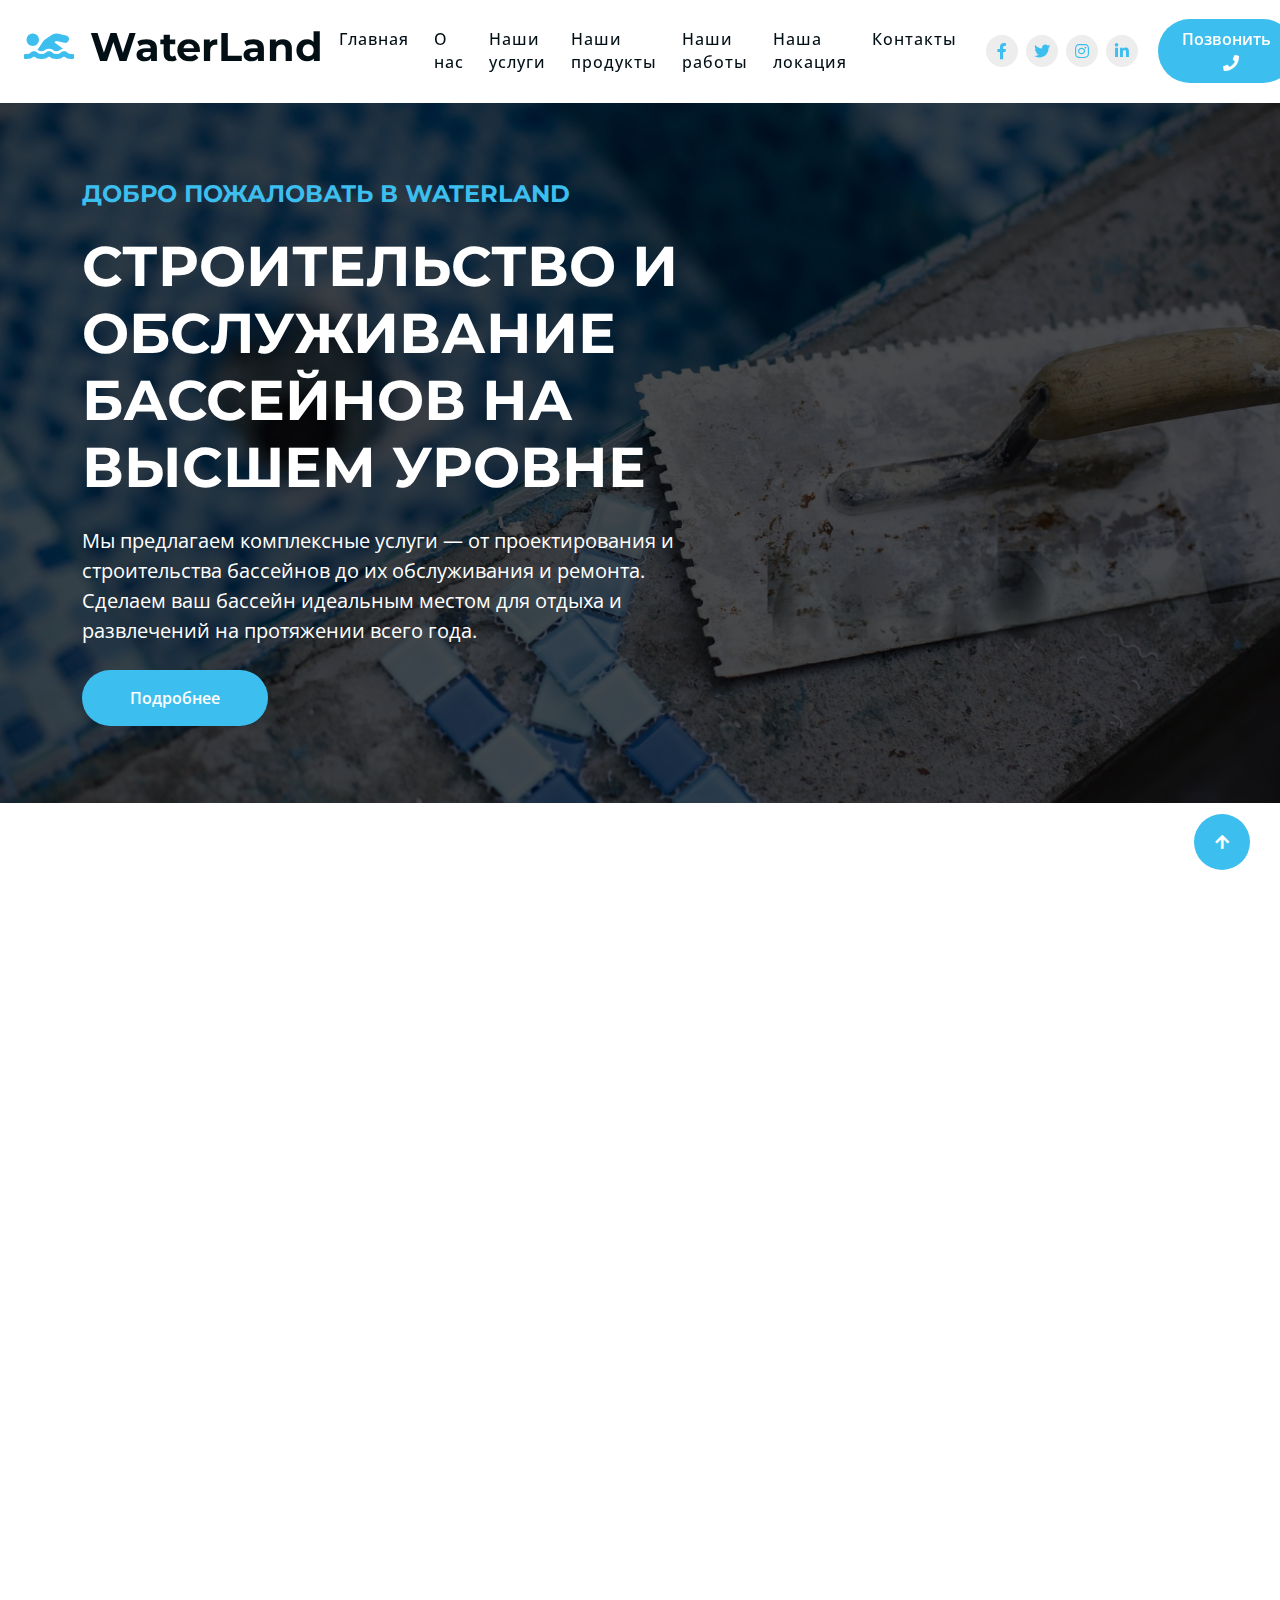
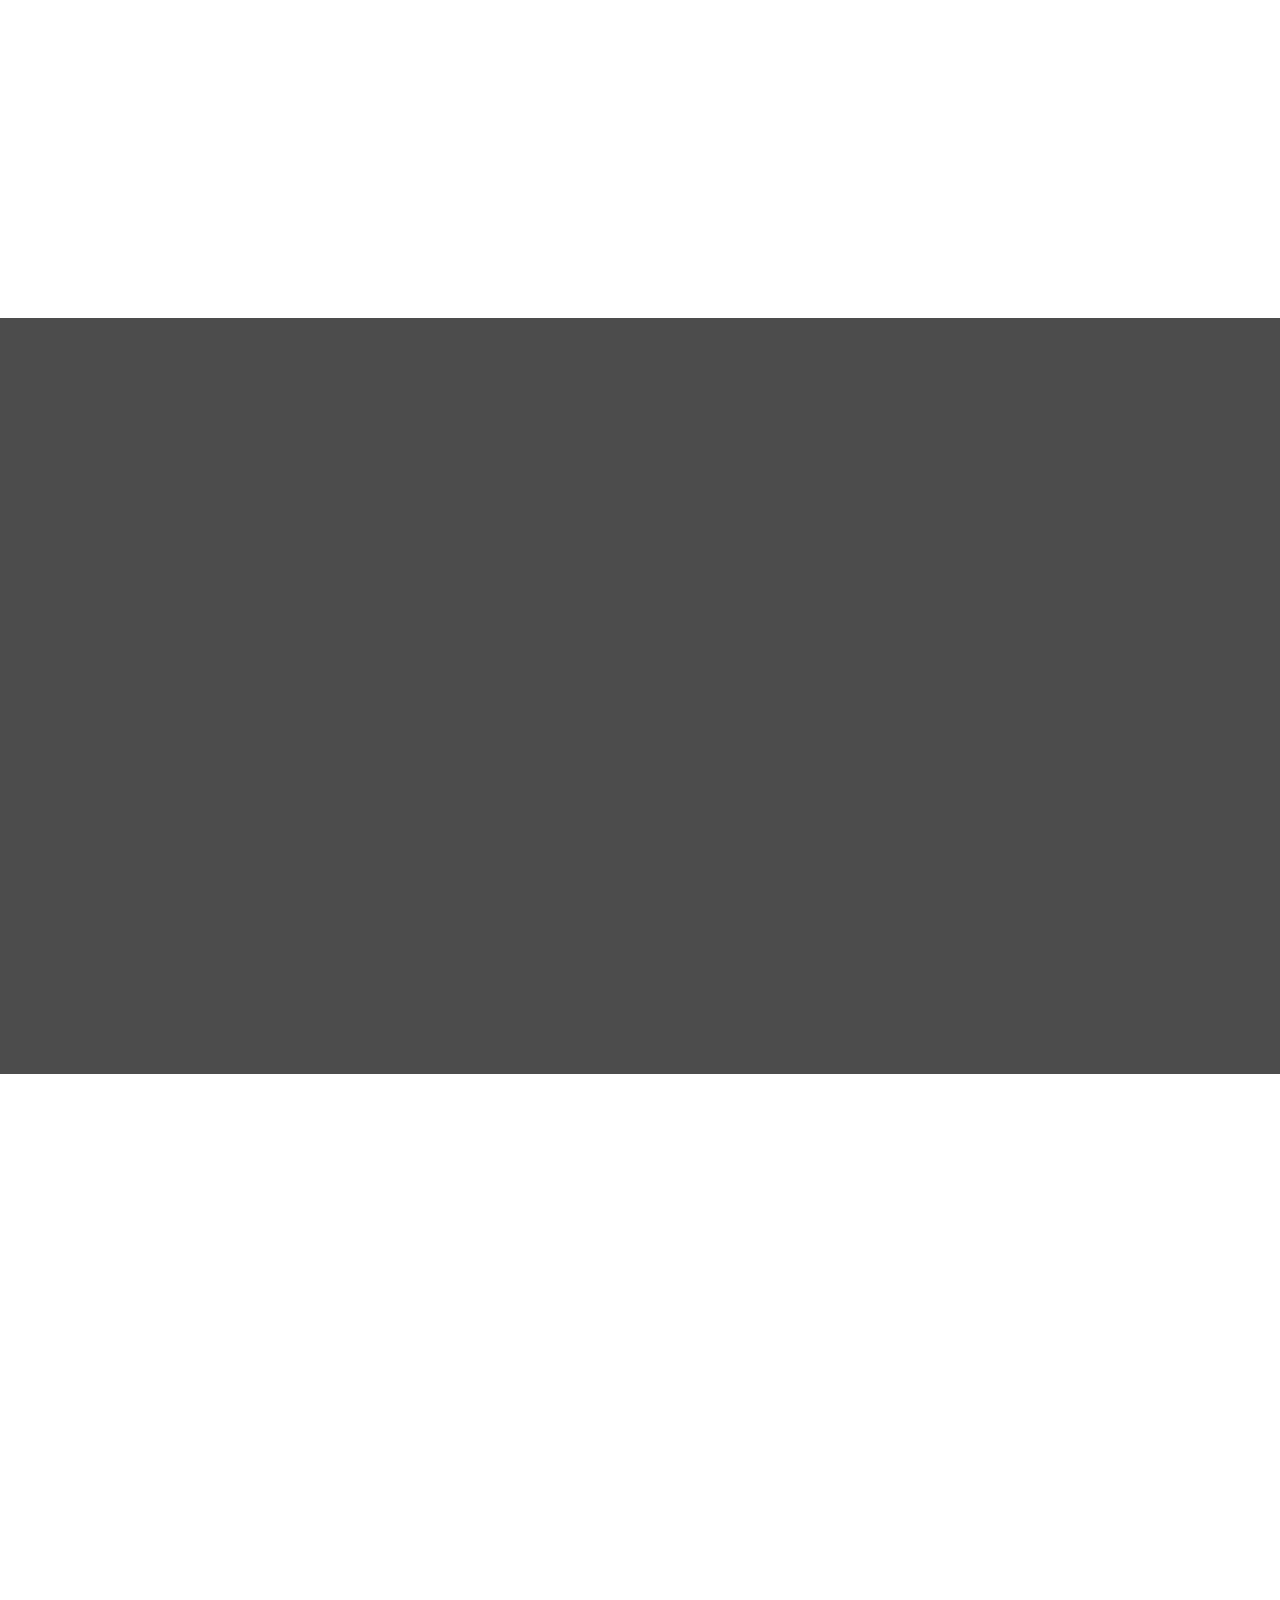
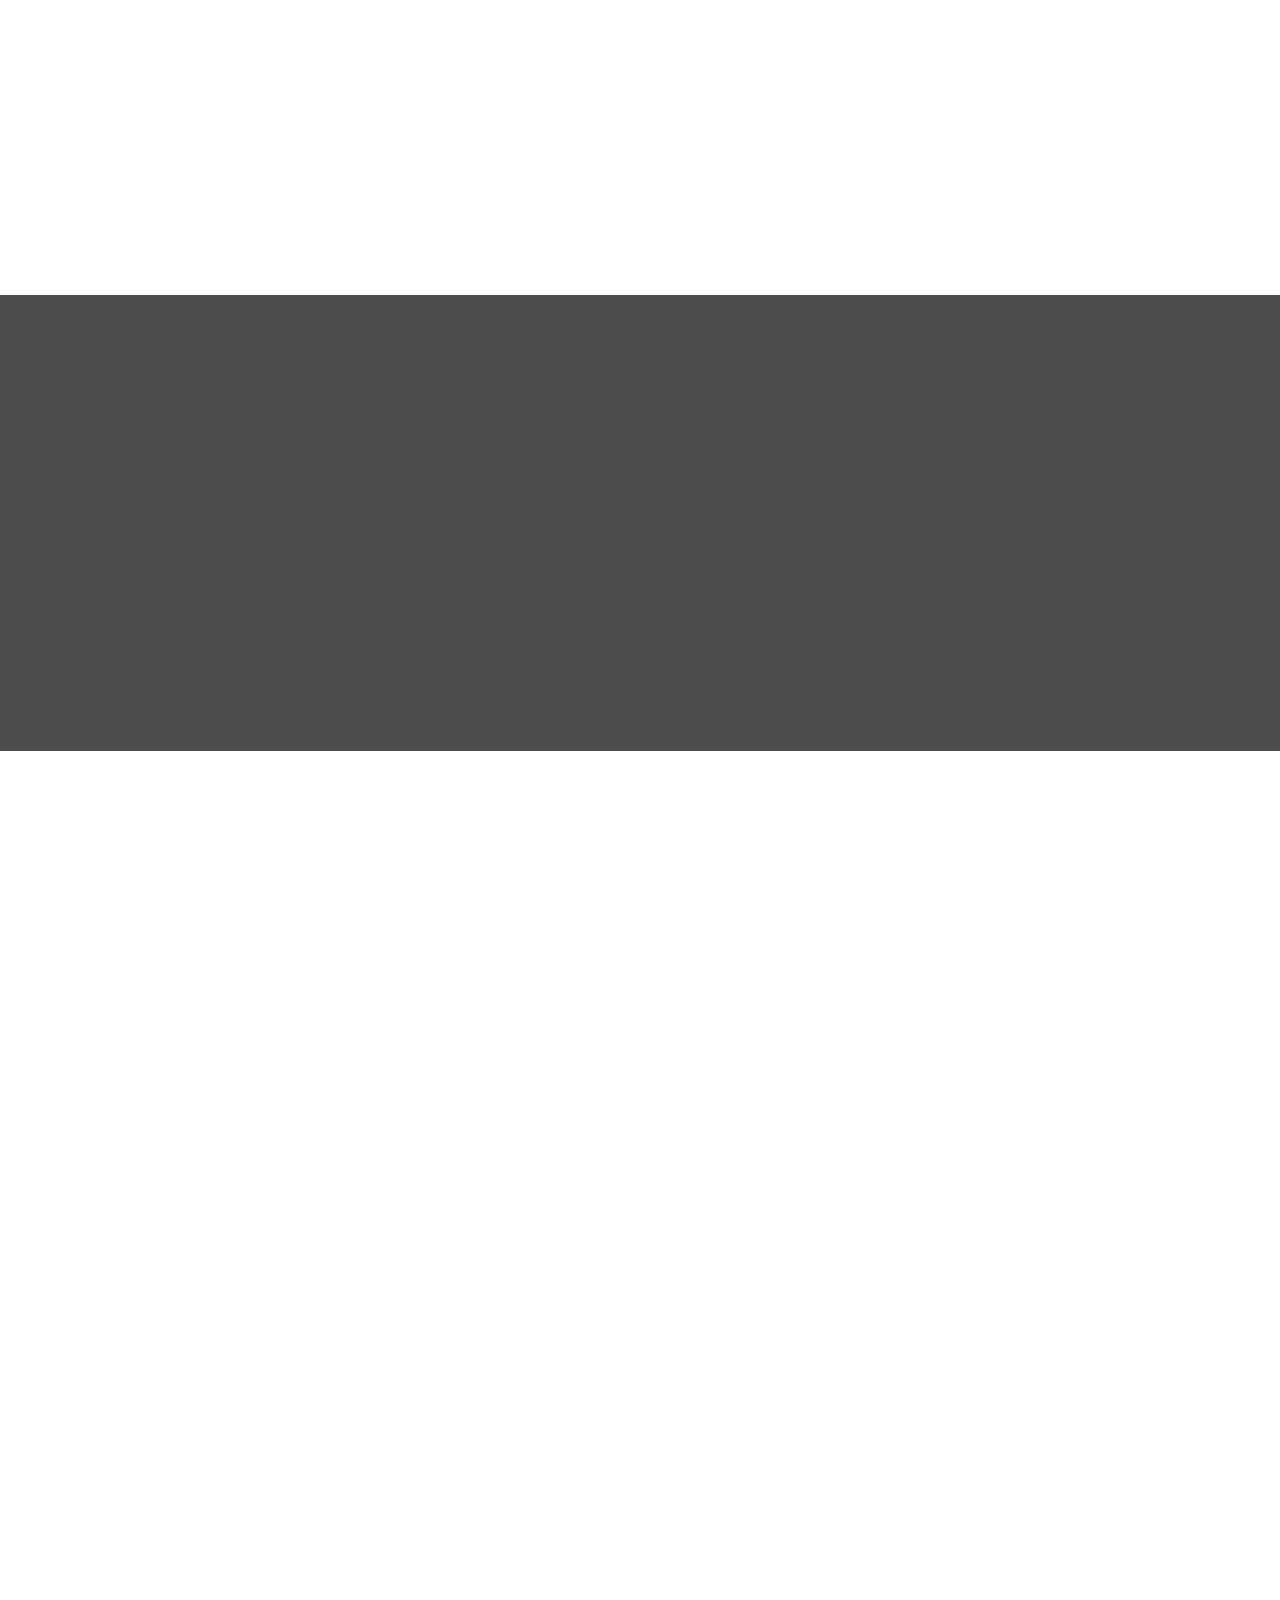
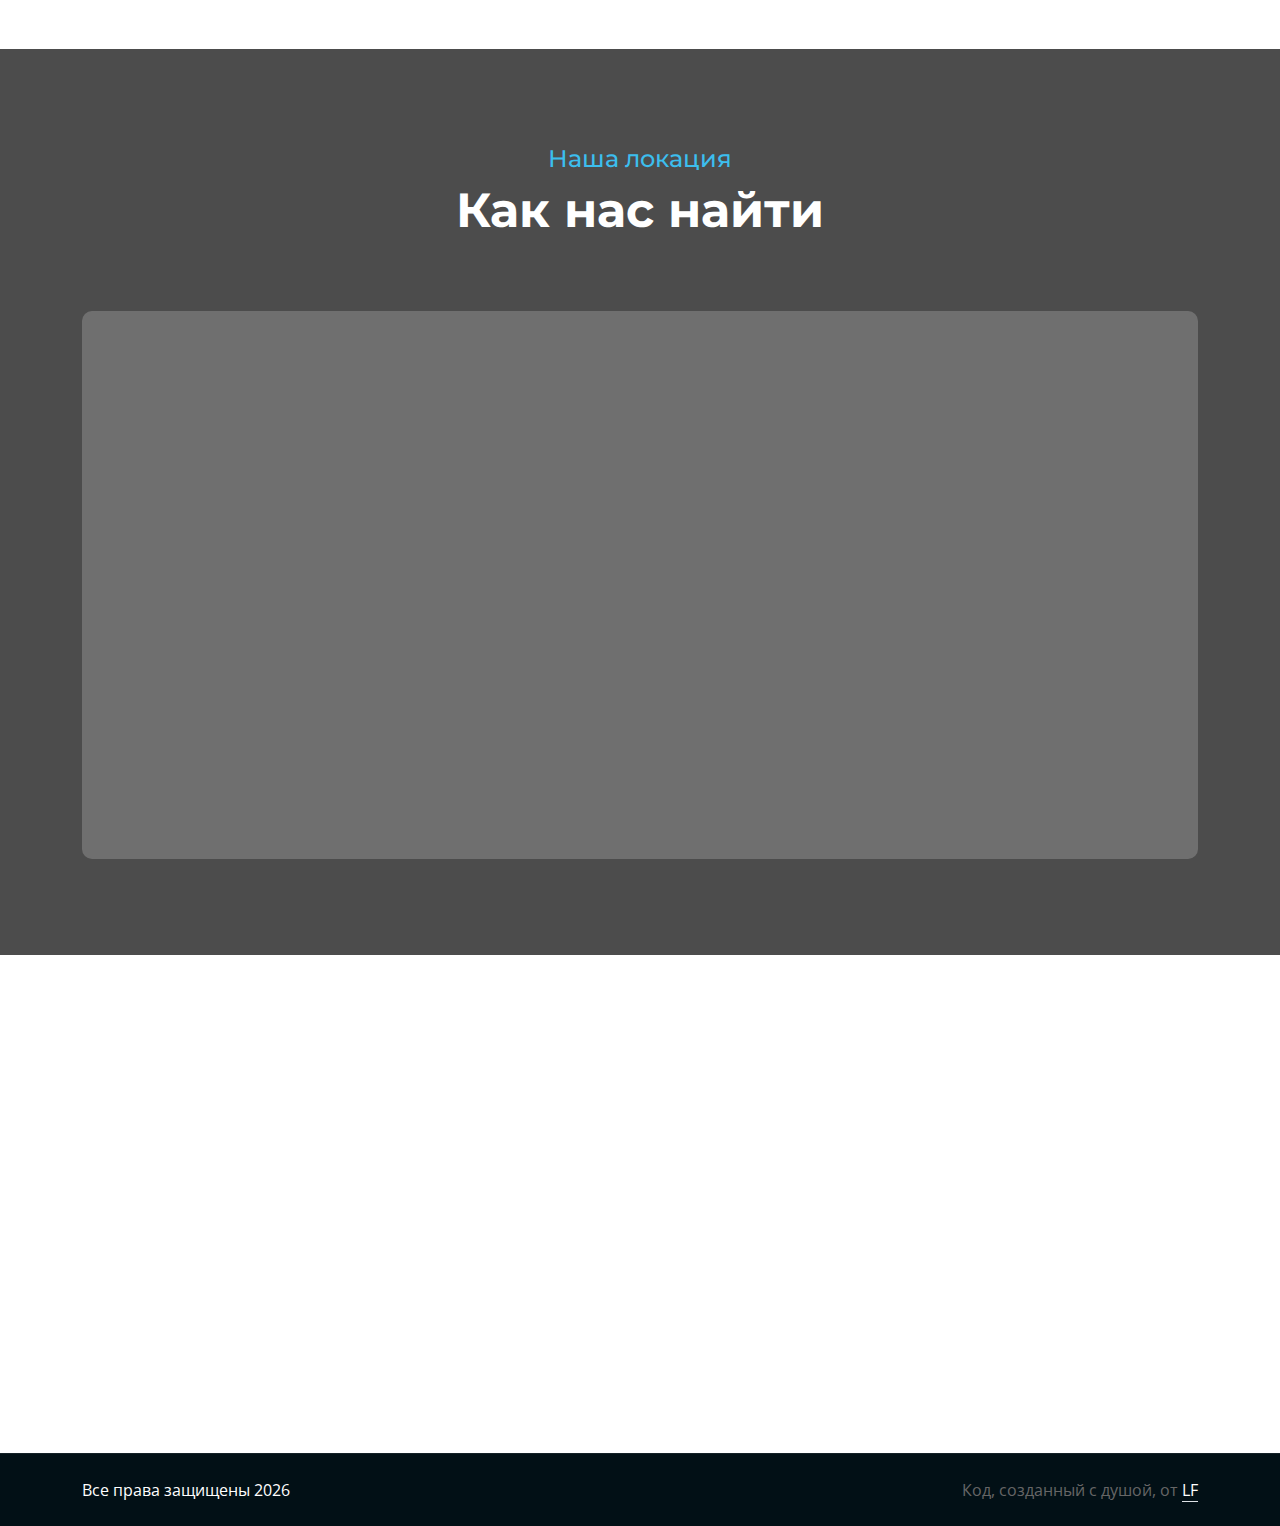
==== index.html @ 1bac813b "first" ====
<!DOCTYPE html>
<html lang="en">

    <head>
        <meta charset="utf-8">
        <title>WaterLand - Water Park Website Template</title>
        <meta content="width=device-width, initial-scale=1.0" name="viewport">
        <meta content="" name="keywords">
        <meta content="" name="description">

        <!-- Google Web Fonts -->
        <link rel="preconnect" href="https://fonts.googleapis.com">
        <link rel="preconnect" href="https://fonts.gstatic.com" crossorigin>
        <link href="https://fonts.googleapis.com/css2?family=Montserrat:ital,wght@0,100..900;1,100..900&family=Open+Sans:ital,wdth,wght@0,75..100,300..800;1,75..100,300..800&display=swap" rel="stylesheet"> 

        <!-- Icon Font Stylesheet -->
        <link rel="stylesheet" href="https://use.fontawesome.com/releases/v5.15.4/css/all.css"/>
        <link href="https://cdn.jsdelivr.net/npm/bootstrap-icons@1.4.1/font/bootstrap-icons.css" rel="stylesheet">

        <!-- Libraries Stylesheet -->
        <link href="lib/animate/animate.min.css" rel="stylesheet">
        <link href="lib/lightbox/css/lightbox.min.css" rel="stylesheet">
        <link href="lib/owlcarousel/assets/owl.carousel.min.css" rel="stylesheet">


        <!-- Customized Bootstrap Stylesheet -->
        <link href="css/bootstrap.min.css" rel="stylesheet">

        <!-- Template Stylesheet -->
        <link href="css/style.css" rel="stylesheet">
    </head>

    <body>

        <!-- Spinner Start -->
        <div id="spinner" class="show bg-white position-fixed translate-middle w-100 vh-100 top-50 start-50 d-flex align-items-center justify-content-center">
            <div class="spinner-border text-primary" style="width: 3rem; height: 3rem;" role="status">
                <span class="sr-only">Loading...</span>
            </div>
        </div>
        <!-- Spinner End -->

        <!-- Navbar & Hero Start -->
        <div class="container-fluid nav-bar sticky-top px-4 py-2 py-lg-0">
            <nav class="navbar navbar-expand-lg navbar-light">
                <a href="" class="navbar-brand p-0">
                    <h1 class="display-6 text-dark"><i class="fas fa-swimmer text-primary me-3"></i>WaterLand</h1>
                    <!-- <img src="img/logo.png" alt="Logo"> -->
                </a>
                <button class="navbar-toggler icon-toggler" type="button" aria-label="Toggle navigation">
                    <i class="fas fa-bars open-icon"></i>
                    <i class="fas fa-times close-icon d-none"></i>
                </button>
                
                <div class="collapse navbar-collapse" id="navbarCollapse">
                    <div class="navbar-nav mx-auto py-0">
                        <a href="#Home" class="nav-item nav-link">Главная</a>
                        <a href="#About" class="nav-item nav-link">О нас</a>
                        <a href="#Services" class="nav-item nav-link">Наши услуги</a>
                        <a href="#Products" class="nav-item nav-link">Наши продукты</a>
                        <a href="#Works" class="nav-item nav-link">Наши работы</a>
                        <a href="#Location" class="nav-item nav-link">Наша локация</a>
                        
                        <!-- <div class="nav-item dropdown">
                            <a href="#" class="nav-link dropdown-toggle" data-bs-toggle="dropdown">Pages</a>
                            <div class="dropdown-menu m-0">
                                <a href="feature.html" class="dropdown-item">Our Feature</a>
                                <a href="gallery.html" class="dropdown-item">Our Gallery</a>
                                <a href="attraction.html" class="dropdown-item">Attractions</a>
                                <a href="package.html" class="dropdown-item">Ticket Packages</a>
                                <a href="team.html" class="dropdown-item">Our Team</a>
                                <a href="testimonial.html" class="dropdown-item">Testimonial</a>
                                <a href="404.html" class="dropdown-item">404 Page</a>
                            </div>
                        </div> -->
                        <a href="#Contact" class="nav-item nav-link">Контакты</a>
                    </div>
                    <div class="team-icon d-none d-xl-flex justify-content-center me-3">
                        <a class="btn btn-square btn-light rounded-circle mx-1" href=""><i class="fab fa-facebook-f"></i></a>
                        <a class="btn btn-square btn-light rounded-circle mx-1" href=""><i class="fab fa-twitter"></i></a>
                        <a class="btn btn-square btn-light rounded-circle mx-1" href=""><i class="fab fa-instagram"></i></a>
                        <a class="btn btn-square btn-light rounded-circle mx-1" href=""><i class="fab fa-linkedin-in"></i></a>
                    </div>
                    <a href="tel:+998912345678" class="btn btn-primary rounded-pill py-2 px-4">
                        Позвонить <i class="fas fa-phone ms-2"></i>
                    </a>
                </div>
            </nav>
        </div>
        <!-- Navbar & Hero End -->

        <!-- Carousel Start -->
        <div class="header-carousel owl-carousel" id="Home">
            <div class="header-carousel-item">
                <img src="img/wmremove-transformed.jpeg" class="img-fluid w-100" alt="Image">
                <div class="carousel-caption">
                    <div class="container align-items-center py-4">
                        <div class="row g-5 align-items-center">
                            <div class="col-xl-7 fadeInLeft animated" data-animation="fadeInLeft" data-delay="1s" style="animation-delay: 1s;">
                                <div class="text-start">
                                    <h4 class="text-primary text-uppercase fw-bold mb-4">Добро пожаловать в WaterLand</h4>
                                    <h1 class="display-4 text-uppercase text-white mb-4">Строительство и обслуживание бассейнов на высшем уровне</h1>
                                    <p class="mb-4 fs-5">Мы предлагаем комплексные услуги — от проектирования и строительства бассейнов до их обслуживания и ремонта. Сделаем ваш бассейн идеальным местом для отдыха и развлечений на протяжении всего года.
                                    </p>
                                    <div class="d-flex flex-shrink-0">
                                        <a class="btn btn-primary rounded-pill text-white py-3 px-5" href="#Services">Подробнее</a>
                                    </div>
                                </div>
                            </div>
                        </div>
                    </div>
                </div>
            </div>
            <div class="header-carousel-item">
                <img src="https://kuradesignpools.com/wp-content/uploads/2024/02/Geometric-pool-with-raised-geometric-spa-Winter-Garden-1.webp" class="img-fluid w-100" alt="Image">
                <div class="carousel-caption">
                    <div class="container py-4">
                        <div class="row g-5 align-items-center">
                            <div class="col-xl-7 fadeInLeft animated" data-animation="fadeInLeft" data-delay="1s" style="animation-delay: 1s;">
                                <div class="text-start">
                                    <h4 class="text-primary text-uppercase fw-bold mb-4">Индивидуальные решения для каждого</h4>
                                    <h1 class="display-4 text-uppercase text-white mb-4">Качественный ремонт и обслуживание бассейнов</h1>
                                    <p class="mb-4 fs-5">Наши мастера профессионально занимаются чисткой, ремонтом и сезонной подготовкой бассейнов. Каждый проект — это внимание к деталям и индивидуальный подход для вашего комфорта и безопасности.
                                    </p>
                                    <div class="d-flex flex-shrink-0">
                                        <a class="btn btn-primary rounded-pill text-white py-3 px-5" href="#Services">Подробнее</a>
                                    </div>
                                </div>
                            </div>
                             
                        </div>
                    </div>
                </div>
            </div>
        </div>
        <!-- Carousel End -->


        <!-- Feature Start -->
        <div class="container-fluid feature py-5">
            <!-- <div class="container py-5">
                <div class="row g-4">
                    <div class="col-lg-4 wow fadeInUp" data-wow-delay="0.2s">
                        <div class="feature-item">
                            <img src="img/feature-1.jpg" class="img-fluid rounded w-100" alt="Image">
                            <div class="feature-content p-4">
                                <div class="feature-content-inner">
                                    <h4 class="text-white">Best Pools</h4>
                                    <p class="text-white">Lorem ipsum dolor sit amet consectetur adipisicing elit. Perferendis porro soluta voluptatum laborum mollitia blanditiis suscipit,
                                    </p>
                                    <a href="#" class="btn btn-primary rounded-pill py-2 px-4">Read More <i class="fa fa-arrow-right ms-1"></i></a>
                                </div>
                            </div>

                        </div>
                    </div>
                    <div class="col-lg-4 wow fadeInUp" data-wow-delay="0.4s">
                        <div class="feature-item">
                            <img src="img/feature-2.jpg" class="img-fluid rounded w-100" alt="Image">
                            <div class="feature-content p-4">
                                <div class="feature-content-inner">
                                    <h4 class="text-white">Waterslides</h4>
                                    <p class="text-white">Lorem ipsum dolor sit amet consectetur adipisicing elit. Perferendis porro soluta voluptatum laborum mollitia blanditiis suscipit,
                                    </p>
                                    <a href="#" class="btn btn-primary rounded-pill py-2 px-4">Read More <i class="fa fa-arrow-right ms-1"></i></a>
                                </div>
                            </div>

                        </div>
                    </div>
                    <div class="col-lg-4 wow fadeInUp" data-wow-delay="0.6s">
                        <div class="feature-item">
                            <img src="img/feature-3.jpg" class="img-fluid rounded w-100" alt="Image">
                            <div class="feature-content p-4">
                                <div class="feature-content-inner">
                                    <h4 class="text-white">River Rides</h4>
                                    <p class="text-white">Lorem ipsum dolor sit amet consectetur adipisicing elit. Perferendis porro soluta voluptatum laborum mollitia blanditiis suscipit,
                                    </p>
                                    <a href="#" class="btn btn-primary rounded-pill py-2 px-4">Read More <i class="fa fa-arrow-right ms-1"></i></a>
                                </div>
                            </div>

                        </div>
                    </div>
                </div>
            </div> -->
        </div>
        <!-- Feature End -->

        <!-- About Start -->
        <div class="container-fluid about pb-5" id="About">
            <div class="container pb-5">
                <div class="row g-5">
                    <div class="col-xl-6 wow fadeInUp" data-wow-delay="0.2s">
                        <div>
                            <h4 class="text-primary">О нас</h4>
                            <h1 class="display-5 mb-4">Ваш надежный партнер в проектировании и строительстве бассейнов</h1>
                            <div class="row g-4">
                                <div class="col-md-6">
                                    <div class="d-flex">
                                        <div class="me-3"><i class="fas fa-warehouse fa-2x text-primary mb-3"></i></div>
                                        <div>
                                            <h4>Широкий ассортимент услуг</h4>
                                            <p>Мы предлагаем всё — от проектирования бассейнов до их полной автоматизации и модернизации.</p>
                                        </div>
                                    </div>
                                </div>
                                <div class="col-md-6">
                                    <div class="d-flex">
                                        <div class="me-3"><i class="fas fa-user-cog fa-2x text-primary mb-3"></i></div>
                                        <div>
                                            <h4>Команда профессионалов</h4>
                                            <p>Наши мастера — это опытные специалисты, знающие всё о строительстве и обслуживании бассейнов.</p>
                                        </div>
                                    </div>
                                </div>
                                <div class="col-md-6">
                                    <div class="d-flex">
                                        <div class="me-3"><i class="bi bi-tools fa-2x text-primary mb-3"></i></div>
                                        <div>
                                            <h4>Качественный ремонт и обслуживание</h4>
                                            <p>Чистка, диагностика, ремонт и сезонная подготовка — заботимся о вашем бассейне круглый год.</p>
                                        </div>
                                    </div>
                                </div>
                                <div class="col-md-6">
                                    <div class="d-flex">
                                        <div class="me-3"><i class="fas fa-bullseye fa-2x text-primary mb-3"></i></div>
                                        <div>
                                            <h4>Индивидуальный подход</h4>
                                            <p>Разрабатываем решения под ваш стиль и бюджет. Каждый бассейн — как произведение искусства.</p>
                                        </div>
                                    </div>
                                </div>
                            </div>
                        </div>
                    </div>
                    <div class="col-xl-6 wow fadeInUp" data-wow-delay="0.4s">
                        <div class="position-relative rounded">
                            <div class="rounded" style="margin-top: 40px;">
                                <div class="row g-0">
                                    <div class="col-lg-12">
                                        <div class="rounded mb-4">
                                            <img src="https://images.squarespace-cdn.com/content/v1/5a3b2ad6a9db099030143e1d/bc71bd28-f008-4af5-b6fd-161be6981dcb/IngroundPoolInstallaion-AfterBuild.jpg" class="img-fluid rounded w-100" alt="">
                                        </div>
                                        <div class="row gx-4 gy-0">
                                            <div class="col-6">
                                                <div class="counter-item bg-primary rounded text-center p-4 h-100">
                                                    <div class="counter-item-icon mx-auto mb-3">
                                                        <i class="fas fa-thumbs-up fa-3x text-white"></i>
                                                    </div>
                                                    <div class="counter-counting mb-3">
                                                        <span class="text-white fs-2 fw-bold" data-toggle="counter-up">350</span>
                                                        <span class="h1 fw-bold text-white"> +</span>
                                                    </div>
                                                    <h5 class="text-white mb-0">Успешно завершённых проектов</h5>
                                                </div>
                                            </div>
                                            <div class="col-6">
                                                <div class="counter-item bg-dark rounded text-center p-4 h-100">
                                                    <div class="counter-item-icon mx-auto mb-3">
                                                        <i class="fas fa-certificate fa-3x text-white"></i>
                                                    </div>
                                                    <div class="counter-counting mb-3">
                                                        <span class="text-white fs-2 fw-bold" data-toggle="counter-up">100</span>
                                                        <span class="h1 fw-bold text-white"> %</span>
                                                    </div>
                                                    <h5 class="text-white mb-0">Качество и гарантия</h5>
                                                </div>
                                            </div>
                                        </div>
                                    </div>
                                </div>
                            </div>
                            <div class="rounded bg-primary p-4 position-absolute d-flex justify-content-center" style="width: 90%; height: 80px; top: -40px; left: 50%; transform: translateX(-50%);">
                                <h3 class="mb-0 text-white">35 лет качества и надёжности</h3>
                            </div>
                        </div>
                    </div>
                </div>
            </div>
        </div>
        <!-- About End -->


        <!-- Service Start -->
        <div class="container-fluid service py-5" id="Services">
            <div class="container service-section py-5">
                <div class="text-center mx-auto pb-5 wow fadeInUp" data-wow-delay="0.2s" style="max-width: 800px;">
                    <h4 class="text-primary">Наши Услуги</h4>
                    <h1 class="display-5 text-white mb-4">Исследуйте услуги WaterLand Pool</h1>
                    <p class="mb-0 text-white">Проектирование и строительство бассейнов Мы предлагаем полный цикл услуг — от проектирования до строительства бассейнов любой сложности.
                    </p>
                </div>
                <div class="row g-4">
                    <div class="col-0 col-md-1 col-lg-2 col-xl-2"></div>
                    <div class="col-md-10 col-lg-8 col-xl-8 wow fadeInUp" data-wow-delay="0.2s">
                       
                    </div>
                    <div class="col-0 col-md-1 col-lg-2 col-xl-2"></div>

                    <div class="col-md-6 col-lg-6 col-xl-3 wow fadeInUp" data-wow-delay="0.2s">
                        <div class="service-item p-4">
                            <div class="service-content">
                                <div class="mb-4">
                                    <i class="fas fa-wrench fa-4x"></i>
                                </div>
                                <a href="#" class="h4 d-inline-block mb-3">Ремонт и восстановление бассейнов</a>
                                <!-- <p class="mb-0">Комплексный ремонт бассейнов, включая восстановление стен и днища, замену плитки и устранение трещин.
                                </p> -->
                            </div>
                        </div>
                    </div>
                    <div class="col-md-6 col-lg-6 col-xl-3 wow fadeInUp" data-wow-delay="0.4s">
                        <div class="service-item p-4">
                            <div class="service-content">
                                <div class="mb-4">
                                    <i class="fas fa-tint fa-4x"></i>
                                </div>
                                <a href="#" class="h4 d-inline-block mb-3">Чистка и химическая обработка воды</a>
                                <!-- <p class="mb-0">Регулярное очищение бассейна и химическая обработка воды для поддержания её идеального состояния и безопасности.
                                </p> -->
                            </div>
                        </div>
                    </div>
                    <div class="col-md-6 col-lg-6 col-xl-3 wow fadeInUp" data-wow-delay="0.6s">
                        <div class="service-item p-4">
                            <div class="service-content">
                                <div class="mb-4">
                                    <i class="fas fa-filter fa-4x"></i>
                                </div>
                                <a href="#" class="h4 d-inline-block mb-3">Установка систем фильтрации и очистки</a>
                                <!-- <p class="mb-0">Установка высококачественных фильтров и систем очистки воды для эффективного удаления загрязнений и поддержания воды в бассейне в идеальном состоянии.
                                </p> -->
                            </div>
                        </div>
                    </div>
                    <div class="col-md-6 col-lg-6 col-xl-3 wow fadeInUp" data-wow-delay="0.8s">
                        <div class="service-item p-4">
                            <div class="service-content">
                                <div class="mb-4">
                                    <i class="fas fa-shield-alt fa-4x"></i>
                                </div>
                                <a href="#" class="h4 d-inline-block mb-3">Покрытие и герметизация бассейна</a>
                                <!-- <p class="mb-0">Нанесение специального покрытия для защиты бассейна от внешних воздействий и предотвращения утечек воды.
                                </p> -->
                            </div>
                        </div>
                    </div>
                </div>
            </div>
        </div>
        <!-- Service End -->

             <!-- Blog Start -->
             <div class="container-fluid blog pb-5 mt-5" id="Products">
                <div class="container pb-5">
                    <div class="text-center mx-auto pb-5 wow fadeInUp" data-wow-delay="0.2s" style="max-width: 800px;">
                        <h4 class="text-primary">Наши продукты</h4>
                        <h1 class="display-5 mb-4">Новинки и решения для вашего бассейна</h1>
                        <p class="mb-0">Мы предлагаем широкий ассортимент продуктов, которые помогут вам создать идеальные условия для вашего бассейна.
                        </p>
                    </div>
                    <div class="row g-4">
                        <div class="col-lg-4 wow fadeInUp" data-wow-delay="0.2s">
                            <div class="blog-item">
                                <div class="blog-img">
                                    <a href="#">
                                        <img src="https://poolservice24.ru/image/cache/catalog/stat/nasos/acva/FIL/aviva_s_1-450x450.jpeg" class="img-fluid w-100 rounded-top" alt="Image">
                                    </a>
                                    <!-- <div class="blog-category py-2 px-4">Vacation</div> -->
                                    <!-- <div class="blog-date"><i class="fas fa-clock me-2"></i>August 19, 2025</div> -->
                                </div>
                                <div class="blog-content p-4">
                                    <a href="#" class="h4 d-inline-block mb-4">Фильтрационные системы для бассейнов</a>
                                    <p class="mb-4">Фильтр Aquaviva S500 предназначен для механической очистки воды в частных плавательных и SPA бассейнах.
                                    </p>
                                    <a href="#" class="btn btn-primary rounded-pill py-2 px-4">Подробнее <i class="fas fa-arrow-right ms-2"></i></a>
                                </div>
                            </div>
                        </div>
                        <div class="col-lg-4 wow fadeInUp" data-wow-delay="0.4s">
                            <div class="blog-item">
                                <div class="blog-img">
                                    <a href="#">
                                        <img src="https://poolservice24.ru/image/cache/webp/catalog/demo/120120-1-450x450.webp" class="img-fluid w-100 rounded-top" alt="Image">
                                    </a>
                                    <!-- <div class="blog-category py-2 px-4">Insight</div> -->
                                    <!-- <div class="blog-date"><i class="fas fa-clock me-2"></i>August 19, 2025</div> -->
                                </div>
                                <div class="blog-content p-4">
                                    <a href="#" class="h4 d-inline-block mb-4">Насос с префильтром Pahlen P01 0.37kw</a>
                                    <p class="mb-4">Насос Pahlen (120100-01), предназначен для перекачивания воды в системах водоподготовки плавательных бассейнов
                                    </p>
                                    <a href="#" class="btn btn-primary rounded-pill py-2 px-4">Подробнее <i class="fas fa-arrow-right ms-2"></i></a>
                                </div>
                            </div>
                        </div>
                        <div class="col-lg-4 wow fadeInUp" data-wow-delay="0.6s">
                            <div class="blog-item">
                                <div class="blog-img">
                                    <a href="#">
                                        <img src="https://static.insales-cdn.com/images/collections/1/4953/6919001/%D1%85%D0%B8%D0%BC%D0%B8%D1%8F-%D0%B4%D0%BB%D1%8F-%D0%B1%D0%B0%D1%81%D1%81%D0%B5%D0%B8%CC%86%D0%BD%D0%BE%D0%B2.png" class="img-fluid w-100 rounded-top" alt="Image">
                                    </a>
                                    <!-- <div class="blog-category py-2 px-4">Insight</div> -->
                                    <!-- <div class="blog-date"><i class="fas fa-clock me-2"></i>August 19, 2025</div> -->
                                </div>
                                <div class="blog-content p-4">
                                    <a href="#" class="h4 d-inline-block mb-4">Быстрый хлор (дихлор ударный)</a>
                                    <p class="mb-4">Быстрый хлор в гранулах - это универсальное средство, которое используется для запуска бассейна
                                    </p>
                                    <a href="#" class="btn btn-primary rounded-pill py-2 px-4">Подробнее <i class="fas fa-arrow-right ms-2"></i></a>
                                </div>
                            </div>
                        </div>
                    </div>
                </div>
            </div>
            <!-- Blog End -->
    


        <!-- Attractions Start -->
        <div class="container-fluid attractions pt-5" >
            <div class="container attractions-section py-5">
                <div class="text-center mx-auto pb-5 wow fadeInUp" data-wow-delay="0.2s" style="max-width: 800px;">
                    <h4 class="text-primary">Горячая линия</h4>
                    <h1 class="display-5 text-white mb-4">Свяжитесь с нами прямо сейчас</h1>
                    <p class="text-white mb-0">
                        У вас возникли вопросы? Нужна консультация по услугам или продуктам? Позвоните нам — мы всегда готовы помочь!
                        <br>
                        <br>
                        <a href="tel:+998912345678" class="btn btn-primary rounded-pill py-2 px-4">
                            Позвонить сейчас <i class="fas fa-phone ms-2"></i>
                        </a>
                        
                    </p>
                </div>
                
            </div>
        </div>
        <!-- Attractions End -->

        <!-- Gallery Start -->
        <div class="container-fluid gallery pb-5" id="Works">
            <div class="container pb-5">
                <div class="text-center mx-auto pb-5 wow fadeInUp" data-wow-delay="0.2s" style="max-width: 800px;">
                    <h4 class="text-primary">Наши работы</h4>
                    <h1 class="display-5 mb-4">Галерея выполненных проектов</h1>
                    <p class="mb-0"> Ознакомьтесь с примерами наших реализованных проектов — от строительства и отделки бассейнов до комплексного обслуживания и модернизации. Мы гордимся качеством и вниманием к деталям.
                    </p>
                </div>
                <div class="row g-4">
                    <div class="col-md-6 wow fadeInUp" data-wow-delay="0.2s">
                        <div class="gallery-item">
                            <img src="https://absolutescapes.com/wp-content/uploads/2023/08/custom-pool-builder-clarksville-howard-county-sykesville.jpg" class="img-fluid rounded w-100 h-100" alt="">
                            <div class="search-icon">
                                <a href="https://absolutescapes.com/wp-content/uploads/2023/08/custom-pool-builder-clarksville-howard-county-sykesville.jpg" class="btn btn-light btn-lg-square rounded-circle" data-lightbox="Gallery-1"><i class="fas fa-search-plus"></i></a>
                            </div>
                        </div>
                    </div>
                    <div class="col-md-3 wow fadeInUp" data-wow-delay="0.4s">
                        <div class="gallery-item">
                            <img src="https://static1.squarespace.com/static/5f6155dc2a2ef878cb7b3e68/5f615c782a2ef878cb7ba9d0/61813d0e807213609034f89a/1635861886493/LNelson_Pool_IR_MD-36+%281%29.jpg?format=1500w" class="img-fluid rounded w-100 h-100" alt="">
                            <div class="search-icon">
                                <a href="https://static1.squarespace.com/static/5f6155dc2a2ef878cb7b3e68/5f615c782a2ef878cb7ba9d0/61813d0e807213609034f89a/1635861886493/LNelson_Pool_IR_MD-36+%281%29.jpg?format=1500w" class="btn btn-light btn-lg-square rounded-circle" data-lightbox="Gallery-2"><i class="fas fa-search-plus"></i></a>
                            </div>
                        </div>
                    </div>
                    <div class="col-md-3 wow fadeInUp" data-wow-delay="0.6s">
                        <div class="gallery-item">
                            <img src="https://static.wixstatic.com/media/fc4dc6_b0f81714c17c473a91f01ef690777ede~mv2.png/v1/fill/w_568,h_380,al_c,q_85,usm_0.66_1.00_0.01,enc_avif,quality_auto/fc4dc6_b0f81714c17c473a91f01ef690777ede~mv2.png" class="img-fluid rounded w-100 h-100" alt="">
                            <div class="search-icon">
                                <a href="https://static.wixstatic.com/media/fc4dc6_b0f81714c17c473a91f01ef690777ede~mv2.png/v1/fill/w_568,h_380,al_c,q_85,usm_0.66_1.00_0.01,enc_avif,quality_auto/fc4dc6_b0f81714c17c473a91f01ef690777ede~mv2.png" class="btn btn-light btn-lg-square rounded-circle" data-lightbox="Gallery-3"><i class="fas fa-search-plus"></i></a>
                            </div>
                        </div>
                    </div>
                    <div class="col-md-3 wow fadeInUp" data-wow-delay="0.2s">
                        <div class="gallery-item">
                            <img src="https://static.asianpaints.com/content/dam/asian_paints/blog/waterproofing/how-to-waterproof-swimming-pool/inner-image-3.jpg" class="img-fluid rounded w-100 h-100" alt="">
                            <div class="search-icon">
                                <a href="https://static.asianpaints.com/content/dam/asian_paints/blog/waterproofing/how-to-waterproof-swimming-pool/inner-image-3.jpg" class="btn btn-light btn-lg-square rounded-circle" data-lightbox="Gallery-4"><i class="fas fa-search-plus"></i></a>
                            </div>
                        </div>
                    </div>
                    <div class="col-md-3 wow fadeInUp" data-wow-delay="0.4s">
                        <div class="gallery-item">
                            <img src="https://www.poolsforafrica.co.za/wp-content/uploads/2024/05/Violet-1024x768.jpg" class="img-fluid rounded w-100 h-100" alt="">
                            <div class="search-icon">
                                <a href="https://www.poolsforafrica.co.za/wp-content/uploads/2024/05/Violet-1024x768.jpg" class="btn btn-light btn-lg-square rounded-circle" data-lightbox="Gallery-5"><i class="fas fa-search-plus"></i></a>
                            </div>
                        </div>
                    </div>
                    <div class="col-md-6 wow fadeInUp" data-wow-delay="0.6s">
                        <div class="gallery-item">
                            <img src="img/gallery-6.jpg" class="img-fluid rounded w-100 h-100" alt="">
                            <div class="search-icon">
                                <a href="img/gallery-6.jpg" class="btn btn-light btn-lg-square rounded-circle" data-lightbox="Gallery-6"><i class="fas fa-search-plus"></i></a>
                            </div>
                        </div>
                    </div>
                </div>
            </div>
        </div>
        <!-- Gallery End -->


  

        <!-- Team Start -->
        <!-- <div class="container-fluid team pb-5">
            <div class="container pb-5">
                <div class="text-center mx-auto pb-5 wow fadeInUp" data-wow-delay="0.2s" style="max-width: 800px;">
                    <h4 class="text-primary">Meet Our Team</h4>
                    <h1 class="display-5 mb-4">Our Waterland Park Dedicated Team Member</h1>
                    <p class="mb-0">Lorem ipsum dolor, sit amet consectetur adipisicing elit. Tenetur adipisci facilis cupiditate recusandae aperiam temporibus corporis itaque quis facere, numquam, ad culpa deserunt sint dolorem autem obcaecati, ipsam mollitia hic.
                    </p>
                </div>
                <div class="row g-4 justify-content-center">
                    <div class="col-md-6 col-lg-6 col-xl-4 wow fadeInUp" data-wow-delay="0.2s">
                        <div class="team-item p-4">
                            <div class="team-content">
                                <div class="d-flex justify-content-between border-bottom pb-4">
                                    <div class="text-start">
                                        <h4 class="mb-0">David James</h4>
                                        <p class="mb-0">Profession</p>
                                    </div>
                                    <div>
                                        <img src="img/team-1.jpg" class="img-fluid rounded" style="width: 100px; height: 100px;" alt="">
                                    </div>
                                </div>
                                <div class="team-icon rounded-pill my-4 p-3">
                                    <a class="btn btn-primary btn-sm-square rounded-circle me-3" href=""><i class="fab fa-facebook-f"></i></a>
                                    <a class="btn btn-primary btn-sm-square rounded-circle me-3" href=""><i class="fab fa-twitter"></i></a>
                                    <a class="btn btn-primary btn-sm-square rounded-circle me-3" href=""><i class="fab fa-linkedin-in"></i></a>
                                    <a class="btn btn-primary btn-sm-square rounded-circle me-0" href=""><i class="fab fa-instagram"></i></a>
                                </div>
                                <p class="text-center mb-0">Lorem ipsum dolor sit amet consectetur adipisicing elit. Autem, quibusdam eveniet itaque provident sequi deserunt.
                                </p>
                            </div>
                        </div>
                    </div>
                    <div class="col-md-6 col-lg-6 col-xl-4 wow fadeInUp" data-wow-delay="0.4s">
                        <div class="team-item p-4">
                            <div class="team-content">
                                <div class="d-flex justify-content-between border-bottom pb-4">
                                    <div class="text-start">
                                        <h4 class="mb-0">William John</h4>
                                        <p class="mb-0">Profession</p>
                                    </div>
                                    <div>
                                        <img src="img/team-2.jpg" class="img-fluid rounded" style="width: 100px; height: 100px;" alt="">
                                    </div>
                                </div>
                                <div class="team-icon rounded-pill my-4 p-3">
                                    <a class="btn btn-primary btn-sm-square rounded-circle me-3" href=""><i class="fab fa-facebook-f"></i></a>
                                    <a class="btn btn-primary btn-sm-square rounded-circle me-3" href=""><i class="fab fa-twitter"></i></a>
                                    <a class="btn btn-primary btn-sm-square rounded-circle me-3" href=""><i class="fab fa-linkedin-in"></i></a>
                                    <a class="btn btn-primary btn-sm-square rounded-circle me-0" href=""><i class="fab fa-instagram"></i></a>
                                </div>
                                <p class="text-center mb-0">Lorem ipsum dolor sit amet consectetur adipisicing elit. Autem, quibusdam eveniet itaque provident sequi deserunt.
                                </p>
                            </div>
                        </div>
                    </div>
                    <div class="col-md-6 col-lg-6 col-xl-4 wow fadeInUp" data-wow-delay="0.6s">
                        <div class="team-item p-4">
                            <div class="team-content">
                                <div class="d-flex justify-content-between border-bottom pb-4">
                                    <div class="text-start">
                                        <h4 class="mb-0">Michael John</h4>
                                        <p class="mb-0">Profession</p>
                                    </div>
                                    <div>
                                        <img src="img/team-3.jpg" class="img-fluid rounded" style="width: 100px; height: 100px;" alt="">
                                    </div>
                                </div>
                                <div class="team-icon rounded-pill my-4 p-3">
                                    <a class="btn btn-primary btn-sm-square rounded-circle me-3" href=""><i class="fab fa-facebook-f"></i></a>
                                    <a class="btn btn-primary btn-sm-square rounded-circle me-3" href=""><i class="fab fa-twitter"></i></a>
                                    <a class="btn btn-primary btn-sm-square rounded-circle me-3" href=""><i class="fab fa-linkedin-in"></i></a>
                                    <a class="btn btn-primary btn-sm-square rounded-circle me-0" href=""><i class="fab fa-instagram"></i></a>
                                </div>
                                <p class="text-center mb-0">Lorem ipsum dolor sit amet consectetur adipisicing elit. Autem, quibusdam eveniet itaque provident sequi deserunt.
                                </p>
                            </div>
                        </div>
                    </div>
                </div>
            </div>
        </div> -->
        <!-- Team End -->


        <!-- Testimonial Start -->
        <div class="container-fluid testimonial py-5" id="Location">
            <div class="container py-5">
                <div class="text-center mx-auto pb-5" style="max-width: 800px;">
                    <h4 class="text-primary">Наша локация</h4>
                    <h1 class="display-5 text-white mb-4">Как нас найти</h1>
                    <!-- <p class="text-white mb-0">Мы ценим мнение каждого клиента. Ознакомьтесь с отзывами людей, которые уже воспользовались нашими услугами — от строительства до обслуживания бассейнов.
                    </p> -->
                   
                </div>
                <div class="owl-carousel testimonial-carousel" >
                    <div class="testimonial-item p-4">
                        <div style="width: 100%; height: 500px;">
                            <iframe 
                                src="https://www.google.com/maps?q=41.313167,69.330056&hl=ru&z=17&output=embed" 
                                width="100%" 
                                height="100%" 
                                style="border-radius:10px;" 
                                allowfullscreen="" 
                                loading="lazy" 
                                referrerpolicy="no-referrer-when-downgrade">
                            </iframe>
                        </div>
                    </div>
                </div>
            </div>
        </div>
        <!-- Testimonial End -->

        <!-- Footer Start -->
        <div class="container-fluid footer py-5 wow fadeIn" id="Contact" data-wow-delay="0.2s">
            <div class="container py-5">
                <div class="row g-5">
                    <!-- О нас и контакты -->
                    <div class="col-md-6 col-lg-6 col-xl-4">
                        <div class="footer-item">
                            <a href="index.html" class="p-0">
                                <h4 class="text-white mb-4"><i class="fas fa-swimmer text-primary me-3"></i>WaterLand</h4>
                            </a>
                            <p class="mb-2 text-white">Мы предоставляем услуги по обслуживанию водных объектов, включая бассейны и фонтаны. Задайте вопрос, и мы вам поможем.</p>
                            <div class="d-flex align-items-center">
                                <i class="fas fa-map-marker-alt text-primary me-3"></i>
                                <p class="text-white mb-0">Ташкент, Улица Паркент, 47А</p>
                            </div>
                            <div class="d-flex align-items-center">
                                <i class="fas fa-envelope text-primary me-3"></i>
                                <p class="text-white mb-0">info@example.com</p>
                            </div>
                            <div class="d-flex align-items-center">
                                <i class="fa fa-phone-alt text-primary me-3"></i>
                                <p class="text-white mb-0">(+998) 91 234 56 78</p>
                            </div>
                        </div>
                    </div>
                    <!-- Быстрые ссылки -->
                    <div class="col-md-6 col-lg-6 col-xl-2">
                        <div class="footer-item">
                            <h4 class="text-white mb-4">Полезные ссылки</h4>
                            <a class="text-white" href="#"><i class="fas fa-angle-right me-2"></i> О нас</a>
                            <a class="text-white" href="#"><i class="fas fa-angle-right me-2"></i> Наши услуги</a>
                            <a class="text-white" href="#"><i class="fas fa-angle-right me-2"></i> Наши продукты</a>
                            <a class="text-white" href="#"><i class="fas fa-angle-right me-2"></i> Наши работы</a>
                            <a class="text-white" href="#"><i class="fas fa-angle-right me-2"></i> Наша локация</a>
                        </div>
                    </div>
                    <!-- Время работы -->
                    <div class="col-md-6 col-lg-6 col-xl-4">
                        <div class="footer-item">
                            <h4 class="text-white mb-4">Время работы</h4>
                            <div class="opening-date mb-3 pb-3">
                                <div class="opening-clock flex-shrink-0">
                                    <h6 class="text-white mb-0 me-auto">Понедельник - Пятница:</h6>
                                    <p class="mb-0 text-white"><i class="fas fa-clock text-primary me-2"></i> 09:00 - 19:00</p>
                                </div>
                                <div class="opening-clock flex-shrink-0">
                                    <h6 class="text-white mb-0 me-auto">Суббота - Воскресенье:</h6>
                                    <p class="mb-0 text-white"><i class="fas fa-clock text-primary me-2"></i> 10:00 - 18:00</p>
                                </div>
                                <br>
                                <div class="footer team-icon d-flex d-sm-flex justify-content-left me-3">
                                    <a class="btn btn-square btn-light rounded-circle mx-1" href=""><i class="fab fa-facebook-f"></i></a>
                                    <a class="btn btn-square btn-light rounded-circle mx-1" href=""><i class="fab fa-twitter"></i></a>
                                    <a class="btn btn-square btn-light rounded-circle mx-1" href=""><i class="fab fa-instagram"></i></a>
                                    <a class="btn btn-square btn-light rounded-circle mx-1" href=""><i class="fab fa-linkedin-in"></i></a>
                                </div>
                            </div>
                        </div>
                    </div>
                </div>
            </div>
        </div>
        
        <!-- Footer End -->
        
        <!-- Copyright Start -->
        <div class="container-fluid copyright py-4">
            <div class="container">
                <div class="row g-4 align-items-center">
                    <div class="col-md-6 text-center text-md-start mb-md-0">
                       <span class="text-white">Все права защищены</span>  <span class="text-white" id="year"></span>
                    </div>
                    <div class="col-md-6 text-center text-md-end text-body">
                    
                        Код, созданный с душой, от <a class="border-bottom text-white" href="https://itboost.uz/">LF</a>
                    </div>
                </div>
            </div>
        </div>
        <!-- Copyright End -->


        <!-- Back to Top -->
        <a href="#" class="btn btn-primary btn-lg-square rounded-circle back-to-top"><i class="fa fa-arrow-up"></i></a>   

        
    <!-- JavaScript Libraries -->
    <script src="https://ajax.googleapis.com/ajax/libs/jquery/3.6.4/jquery.min.js"></script>
    <script src="https://cdn.jsdelivr.net/npm/bootstrap@5.0.0/dist/js/bootstrap.bundle.min.js"></script>
    <script src="lib/wow/wow.min.js"></script>
    <script src="lib/easing/easing.min.js"></script>
    <script src="lib/waypoints/waypoints.min.js"></script>
    <script src="lib/counterup/counterup.min.js"></script>
    <script src="lib/lightbox/js/lightbox.min.js"></script>
    <script src="lib/owlcarousel/owl.carousel.min.js"></script>
    

    <!-- Template Javascript -->
    <script src="js/main.js"></script>
    <script>
        document.getElementById("year").innerHTML = new Date().getFullYear();
        document.addEventListener("DOMContentLoaded", function () {
            const toggler = document.querySelector(".icon-toggler");
            const collapse = document.getElementById("navbarCollapse");
            const openIcon = toggler.querySelector(".open-icon");
            const closeIcon = toggler.querySelector(".close-icon");
    
            toggler.addEventListener("click", function () {
                collapse.classList.toggle("show");
    
                // Переключение иконок
                openIcon.classList.toggle("d-none");
                closeIcon.classList.toggle("d-none");
            });
    
            // Закрытие при клике вне меню
            document.addEventListener("click", function (e) {
                if (!toggler.contains(e.target) && !collapse.contains(e.target)) {
                    collapse.classList.remove("show");
                    openIcon.classList.remove("d-none");
                    closeIcon.classList.add("d-none");
                }
            });
        });
    </script>
    
    
    </body>

</html>
---- css/style.css ----
/*** Spinner Start ***/
/*** Spinner ***/
#spinner {
    opacity: 0;
    visibility: hidden;
    transition: opacity .5s ease-out, visibility 0s linear .5s;
    z-index: 99999;
}

#spinner.show {
    transition: opacity .5s ease-out, visibility 0s linear 0s;
    visibility: visible;
    opacity: 1;
}
/*** Spinner End ***/

.back-to-top {
    position: fixed;
    right: 30px;
    bottom: 30px;
    transition: 0.5s;
    z-index: 99;
}

/*** Button Start ***/
.btn {
    font-weight: 600;
    transition: .5s;
}

.btn-square {
    width: 32px;
    height: 32px;
}

.btn-sm-square {
    width: 34px;
    height: 34px;
}

.btn-md-square {
    width: 44px;
    height: 44px;
}

.btn-lg-square {
    width: 56px;
    height: 56px;
}

.btn-xl-square {
    width: 66px;
    height: 66px;
}

.btn-square,
.btn-sm-square,
.btn-md-square,
.btn-lg-square,
.btn-xl-square {
    padding: 0;
    display: flex;
    align-items: center;
    justify-content: center;
    font-weight: normal;
}

.btn.btn-primary {
    color: var(--bs-white);
    border: none;
}

.btn.btn-primary:hover {
    background: var(--bs-dark);
}

.btn.btn-light {
    color: var(--bs-primary);
    border: none;
}

.btn.btn-light:hover {
    color: var(--bs-white);
    background: var(--bs-primary);
}

.btn.btn-dark {
    color: var(--bs-white);
    border: none;
}

.btn.btn-dark:hover {
    color: var(--bs-primary);
    background: var(--bs-light);
}

/*** Navbar Start ***/
.nav-bar {
    background: var(--bs-white);
}

.sticky-top {
    transition: 1s;
}

.navbar-light .navbar-nav .nav-link {
    position: relative;
    margin-right: 25px;
    padding: 35px 0;
    letter-spacing: 1px;
    color: var(--bs-dark);
    font-size: 15.6px;
    font-weight: 500;
    outline: none;
    transition: .5s;
}

.sticky-top .navbar-light .navbar-nav .nav-link {
    padding: 20px 0;
    color: var(--bs-dark);
}

.navbar-light .navbar-nav .nav-link:hover,
.navbar-light .navbar-nav .nav-link.active {
    color: var(--bs-primary);
}

#Products {
    padding-top: 90px;  /* Добавим отступ сверху для секции "Наши продукты" */
}

#About  {
    padding-top: 90px;  /* Добавим отступ сверху для секции "Наши продукты" */
}
#Services  {
    padding-top: 90px;  /* Добавим отступ сверху для секции "Наши продукты" */
}
#Works  {
    padding-top: 90px;  /* Добавим отступ сверху для секции "Наши продукты" */
}
#Location  {
    padding-top: 90px;  /* Добавим отступ сверху для секции "Наши продукты" */
}
.navbar-light .navbar-brand img {
    max-height: 60px;
    transition: .5s;
}

.sticky-top .navbar-light .navbar-brand img {
    max-height: 50px;
}

.navbar .dropdown-toggle::after {
    border: none;
    content: "\f107";
    font-family: "Font Awesome 5 Free";
    font-weight: 600;
    vertical-align: middle;
    margin-left: 8px;
}

.dropdown .dropdown-menu a:hover {
    background: var(--bs-primary);
    color: var(--bs-white);
}

.navbar .nav-item:hover .dropdown-menu {
    transform: rotateX(0deg);
    visibility: visible;
    margin-top: 8px !important;
    background: var(--bs-light);
    transition: .5s;
    opacity: 1;
}

@media (min-width: 992px) {
    .navbar .nav-item .dropdown-menu {
    display: block;
    visibility: hidden;
    top: 100%;
    transform: rotateX(-75deg);
    transform-origin: 0% 0%;
    border: 0;
    border-radius: 10px;
    margin-top: 8px !important;
    transition: .5s;
    opacity: 0;
    }

    .asd {
        display: none;
    }
}

@media (max-width: 991px) {
    .navbar.navbar-expand-lg .navbar-toggler {
        padding: 8px 15px;
        border: 1px solid var(--bs-primary);
        color: var(--bs-primary);
    }

    .sticky-top .navbar-light .navbar-nav .nav-link {
        padding: 12px 0;
    }
}
/*** Navbar End ***/

/* Mobile Navbar */
@media (max-width:700px) {
    .custom-toggler {
        display: flex;
        flex-direction: column;
        justify-content: center;
        width: 30px;
        height: 24px;
        background: transparent;
        border: none;
        outline: none;
        z-index: 1001;
        cursor: pointer;
    }
    
    .icon-bar {
        display: block;
        width: 100%;
        height: 3px;
        background-color: var(--bs-dark);
        margin: 4px 0;
        border-radius: 2px;
        transition: all 0.4s ease;
        -webkit-transition: all 0.4s ease;
    }
    
    .icon-toggler {
        background: none;
        border: none;
        font-size: 24px;
        color: var(--bs-dark);
        cursor: pointer;
        z-index: 1001;
        outline: none;
        transition: transform 0.3s ease;
    }
    
    .icon-toggler i {
        transition: opacity 0.3s ease, transform 0.3s ease;
        -webkit-transition: opacity 0.3s ease, transform 0.3s ease;
    }
    
    
    
    /* Animate to X */
    .custom-toggler.open .top-bar {
        transform: rotate(45deg) translateY(6px);
        -webkit-transform: rotate(45deg) translateY(6px);
    }
    
    .custom-toggler.open .middle-bar {
        opacity: 0;
        transition: opacity 0.3s ease;
        -webkit-transition: opacity 0.3s ease;
    }
    
    .custom-toggler.open .bottom-bar {
        transform: rotate(-45deg) translateY(-6px);
        -webkit-transform: rotate(-45deg) translateY(-6px);
    }
    
    /* Collapse menu animation */
    #navbarCollapse {
        position: fixed;
        top: 0;
        left: 0;
        width: 100%;
        height: 0;
        background: var(--bs-white);
        overflow: hidden;
        z-index: 999;
        transition: height 0.4s ease;
        display: flex;
        flex-direction: column;
        align-items: center;
        justify-content: center;
        padding: 0;
    }
    
    #navbarCollapse.show {
        height: 100vh;
        padding: 2rem;
        box-shadow: 0 4px 20px rgba(0, 0, 0, 0.1);
    }
    .navbar-nav {
        flex-direction: column;
        gap: 1.5rem;
    }

    .navbar-nav .nav-link {
        font-size: 22px;
        padding: 0;
    }
}

/* Mobile Navbar End */

/*** Carousel Hero Header Start ***/
.header-carousel .header-carousel-item img {
    object-fit: cover;
}


@media (min-width: 1200px) {
    .header-carousel .header-carousel-item,
    .header-carousel .header-carousel-item img {
        height: 700px;
    }
}

@media (max-width: 1199px) {
    .header-carousel .header-carousel-item,
    .header-carousel .header-carousel-item img {
        height: 1200px;
    }
}

@media (max-width: 576px) {
    .header-carousel .header-carousel-item,
    .header-carousel .header-carousel-item img {
        height: 60vh;
    }
}

.header-carousel .owl-nav .owl-prev {
    display: none;
}

.header-carousel .owl-nav .owl-next {
    position: absolute;
    width: 60px;
    height: 60px;
    bottom: -60px;
    right: 50%;
    transform: translateY(-50%);
    margin-right: -60px;
    border-radius: 60px;
    background: var(--bs-primary);
    color: var(--bs-white);
    font-size: 26px;
    display: flex;
    align-items: center;
    justify-content: center;
    transition: 0.5s;
}
.header-carousel .owl-nav .owl-next:hover {
    box-shadow: inset 0 0 100px 0 var(--bs-light);
    color: var(--bs-primary);
}

.header-carousel .owl-nav .owl-next i {
    position: relative;
    width: 100%;
    height: 100%;
    display: flex;
    align-items: center;
    justify-content: center;
    animation-name: carousel-next-btn;
    animation-duration: 4s;
    animation-delay: 1s;
    animation-iteration-count: infinite;
    transition: 1s;
}

@keyframes carousel-next-btn {
    0%  {margin-top: 35%;}
    50%  {margin-bottom: 70%;}
    100% {margin-top: 35%;}
}

.header-carousel .header-carousel-item .carousel-caption {
    position: absolute;
    width: 100%;
    height: 100%;
    left: 0;
    bottom: 0;
    background: rgba(0, 0, 0, .7);
    display: flex;
    align-items: center;
}

.carousel-caption .ticket-form {
    background: rgba(255, 255, 255, 0.4);
    border-radius: 10px;
}

.header-carousel .header-carousel-item img {
    animation-name: image-zoom;
    animation-duration: 10s;
    animation-delay: 1s;
    animation-iteration-count: infinite;
    animation-direction: alternate;
    transition: 1s;
}

@keyframes image-zoom {
    0%  {width: 100%; height: 100%;}

    25% {width: 115%; height: 115%;}

    50% {width: 130%; height: 130%;}

    75% {width: 120%; height: 120%;}

    100% {width: 100%; height: 100%;}
}
/*** Carousel Hero Header End ***/

/*** Single Page Hero Header Start ***/
.bg-breadcrumb {
    position: relative;
    overflow: hidden;
    background: linear-gradient(rgba(0, 0, 0, 0.7), rgba(0, 0, 0, 0.7)), url(../img/carousel-1.jpg);
    background-position: center center;
    background-repeat: no-repeat;
    background-size: cover;
    padding: 60px 0 60px 0;
    transition: 0.5s;
}

.bg-breadcrumb .breadcrumb {
    position: relative;
}

.bg-breadcrumb .breadcrumb .breadcrumb-item a {
    color: var(--bs-white);
}
/*** Single Page Hero Header End ***/


/*** Feature Start ***/
.feature .feature-item {
    position: relative;
    border-radius: 10px;
    background: var(--bs-light);
}

.feature-item .feature-content {
    position: absolute;
    width: 100%; 
    height: 100%; 
    bottom: 0; 
    left: 0;
    margin-top: 0;
    margin-right: 0; 
    background: rgba(0, 0, 0, 0.7); 
    border-radius: 10px;
    z-index: 2;
}

.feature-item .feature-content .feature-content-inner {
    position: relative;
    z-index: 5;
}
/*** Feature End ***/


/*** Service Start ***/
.service {
    position: relative;
    overflow: hidden;
    background-image: url('https://www.hrjohnsonindia.com/assets/images/blog/5-Innovative-Ideas-to-Design-Your-Dream-Swimming-Pool-thumb-og.jpg');
    background-position: center center;
    background-repeat: no-repeat;
    background-size: cover;
}

.service::before {
    content: "";
    width: 100%;
    height: 100%;
    position: absolute;
    top: 0;
    left: 0;
    background: rgba(0, 0, 0, .7);
    z-index: 1;
}

.service .service-section {
    position: relative;
    z-index: 5;
}

.service .service-days {
    border-radius: 10px;
    background: var(--bs-white);
}

.service .service-item {
    position: relative;
    height: 100%;
    text-align: center;
    border-radius: 10px;
    background: var(--bs-white);
    z-index: 1;
}

.service .service-item::after {
    content: "";
    position: absolute;
    width: 100%;
    height: 0;
    bottom: 0;
    left: 0;
    border-radius: 10px;
    background: var(--bs-primary);
    transition: 0.5s;
    z-index: 2;
}

.service .service-item:hover:after {
    height: 100%;
}

.service .service-item i {
    color: var(--bs-primary);
    transition: 0.5s;
}

.service .service-item:hover i {
    color: var(--bs-white);
}

.service .service-item .service-content {
    position: relative;
    z-index: 3;
}

.service .service-item .service-content p {
    transition: 0.5s;
}

.service .service-item:hover .service-content p {
    color: var(--bs-white);
}

.service .service-item .service-content a.h4 {
    transition: 0.5s;
}

.service .service-item:hover .service-content a.h4:hover {
    color: var(--bs-white);
}
/*** Service End ***/


/*** Attractions Start ***/
.attractions {
    position: relative;
    overflow: hidden;
}

.attractions::after {
    content: "";
    width: 100%;
    height: 95%;
    position: absolute;
    overflow: hidden;
    top: 0;
    left: 0;
    background: linear-gradient(rgba(0, 0, 0, .7), rgba(0, 0, 0, .7)), url('https://www.citywidepoolservice.com/wp-content/uploads/2021/01/Services-Citywide-Pool-Las-Vegas-1080x675.jpg') center center no-repeat;
    background-size: cover;
    z-index: -2;
    animation-name: attraction-image-zoom;
    animation-duration: 10s;
    animation-delay: 1s;
    animation-iteration-count: infinite;
    animation-direction: alternate;
    transition: 1s;
}

@keyframes attraction-image-zoom {
    0%  {width: 100%;}

    25% {width: 115%;}

    50% {width: 130%;}

    75% {width: 120%;}

    100% {width: 100%;}
}

.attractions .attractions-section {
    position: relative;
    z-index: 3;
}

.attractions .attractions-item {
    position: relative;
    border-radius: 10px;
    transition: 0.5s;
    z-index: 1;
}

.attractions .attractions-item::after {
    content: "";
    position: absolute;
    width: 100%;
    height: 0;
    top: 0;
    left: 0;
    border-radius: 10px;
    background: rgba(0, 0, 0, .7);
    transition: 0.5s;
    z-index: 2;
}

.attractions .attractions-item:hover:after {
    height: 100%;
}

.attractions .attractions-item .attractions-name {
    position: absolute;
    width: 100%;
    height: 100%;
    top: 50%;
    left: 50%;
    transform: translate(-50%, -50%);
    border-radius: 10px;
    color: var(--bs-white);
    font-size: 24px;
    font-weight: 600;
    display: flex;
    align-items: center;
    justify-content: center;
    transition: 0.5s;
    z-index: 3;
    opacity: 0;
}

.attractions .attractions-item:hover .attractions-name {
    opacity: 1;
}

.attractions-carousel .owl-stage-outer {
    margin-top: 58px;
}

.attractions .owl-nav .owl-prev {
    position: absolute;
    top: -58px;
    left: 0;
    background: var(--bs-primary);
    color: var(--bs-white);
    padding: 6px 35px;
    border-radius: 30px;
    transition: 0.5s;
}

.attractions .owl-nav .owl-prev:hover {
    background: var(--bs-white);
    color: var(--bs-primary);
}

.attractions .owl-nav .owl-next {
    position: absolute;
    top: -58px;
    right: 0;
    background: var(--bs-primary);
    color: var(--bs-white);
    padding: 6px 35px;
    border-radius: 30px;
    transition: 0.5s;
}

.attractions .owl-nav .owl-next:hover {
    background: var(--bs-white);
    color: var(--bs-primary);
}
/*** Attractions End ***/


/*** Gallery Start ***/
.gallery .gallery-item {
    position: relative;
    overflow: hidden;
    height: 100%;
    border-radius: 10px;
}

.gallery .gallery-item img {
    transition: 0.5s;
}

.gallery .gallery-item:hover img {
    transform: scale(1.2);
}

.gallery .gallery-item::after {
    content: "";
    position: absolute;
    width: 0;
    height: 0;
    top: 50%;
    left: 50%;
    transform: translate(-50%, -50%);
    border-radius: 10px;
    background: rgba(0, 0, 0, .4);
    transition: 0.5s;
    z-index: 1;
}

.gallery .gallery-item:hover::after {
    width: 100%;
    height: 100%;
}

.gallery .gallery-item .search-icon {
    position: absolute;
    top: 50%;
    left: 50%;
    transform: translate(-50%, -50%);
    transition: 0.5s;
    z-index: 5;
    opacity: 0;
}

.gallery .gallery-item:hover .search-icon {
    opacity: 1;
}
/*** Gallery End ***/

/*** Blog Start ***/
.blog .blog-item {
    border-radius: 10px;
}

.blog .blog-item .blog-img {
    position: relative;
    overflow: hidden;
    border-top-left-radius: 10px;
    border-top-right-radius: 10px;
    transition: 0.5s;
}

.blog .blog-item .blog-img img {
    transition: 0.5s;
}

.blog .blog-item:hover .blog-img img {
    transform: scale(1.2);
}

.blog .blog-item .blog-img::after {
    content: "";
    position: absolute;
    width: 100%;
    height: 100%;
    top: 0;
    left: 0;
    border-top-left-radius: 10px;
    border-top-right-radius: 10px;
    background: rgba(0, 0, 0, .3);
    z-index: 1;
}

.blog .blog-item .blog-img .blog-category {
    position: absolute;
    top: 25px;
    left: 25px;
    border-radius: 10px;
    color: var(--bs-white);
    background: var(--bs-primary);
    z-index: 5;
}

.blog .blog-item .blog-img .blog-date {
    position: absolute;
    bottom: 25px;
    left: 25px;
    color: var(--bs-white);
    z-index: 5;
}

.blog .blog-item .blog-content {
    border-bottom-left-radius: 10px;
    border-bottom-right-radius: 10px;
    background: var(--bs-light);
}
/*** Blog End ***/

/*** Team Start ***/
.team .team-item {
    position: relative;
    background: var(--bs-primary);
    border-radius: 10px;
}

.team .team-item::after {
    content: "";
    position: absolute;
    width: 100%;
    height: 0;
    top: 0;
    left: 0;
    border-radius: 10px;
    background: var(--bs-dark);
    transition: 0.5s;
    z-index: 1;
}

.team .team-item:hover:after {
    height: 100%;
}

.team .team-item .team-content {
    position: relative;
    text-align: center;
    z-index: 2;
}

.team .team-item .team-content .team-icon {
    background: var(--bs-light);
    border-radius: 10px;
    display: flex;
    display: inline-flex;
}

.team .team-item .team-content h4,
.team .team-item .team-content p {
    transition: 0.5s;
}

.team .team-item:hover .team-content h4 {
    color: var(--bs-primary);
}

.team .team-item .team-content p {
    color: var(--bs-white);
    transition: 0.5s;
}

.team .team-item:hover .team-content p {
    color: var(--bs-body);
}
/*** Team End ***/

/*** Testimonial Start ***/
.testimonial {
    position: relative;
    overflow: hidden;
}

.testimonial::after {
    content: "";
    width: 100%;
    height: 100%;
    position: absolute;
    top: 0;
    left: 0;
    background-image: url('https://galaxyhomerecreation.com/wp-content/uploads/2022/12/galaxy-inground-pool-banner-2.jpg');
    background-position: center center;
    background-repeat: no-repeat;
    background-size: cover;
    z-index: -2;
}

.testimonial::before {
    content: "";
    width: 100%;
    height: 100%;
    position: absolute;
    top: 0;
    left: 0;
    background: rgba(0, 0, 0, .7);
    z-index: -1;
}

.testimonial .testimonial-carousel .testimonial-item {
    text-align: center;
    border-radius: 10px;
    background: rgba(256, 256, 256, 0.2);
}

.testimonial-carousel .testimonial-item .testimonial-inner {
    display: flex;
    justify-content: center;
}

.testimonial-item .testimonial-inner .testimonial-img {
    position: relative;
}

.testimonial-item .testimonial-inner .testimonial-img img {
    width: 100px;
    height: 100px;
    border-radius: 100px;
    border: 2px solid var(--bs-white);
}

.testimonial-item .testimonial-inner .testimonial-img .testimonial-quote {
    position: absolute;
    top: 0;
    left: -25px;
    color: var(--bs-white);
    background: var(--bs-primary);
}

.testimonial-carousel .owl-dots {
    display: flex;
    justify-content: center;
}

.testimonial-carousel .owl-dots .owl-dot {
    width: 30px;
    height: 30px;
    border-radius: 30px;
    margin: 20px 10px 0 10px;
    background: var(--bs-primary);
    transition: 0.5s;
}

.testimonial-carousel .owl-dots .owl-dot.active {
    width: 30px;
    height: 30px;
    border-radius: 30px;
    background: var(--bs-light);
    transition: 0.5s;
}

.testimonial-carousel .owl-dots .owl-dot span {
    position: relative;
    margin-top: 50%;
    margin-left: 50%;
    transform: translate(-50%, -50%);
    display: flex;
    align-items: center;
    justify-content: center;
    text-align: center;
}

.testimonial-carousel .owl-dots .owl-dot.active span::after {
    background: var(--bs-primary);
}

.testimonial-carousel .owl-dots .owl-dot span::after {
    content: "";
    width: 15px;
    height: 15px;
    border-radius: 15px;
    position: absolute;
    top: 50%;
    left: 50%;
    transform: translate(-50%, -50%);
    display: flex;
    align-items: center;
    justify-content: center;
    text-align: center;
    background: var(--bs-white);
    transition: 0.5s;
}

.testimonial-carousel .owl-nav {
    position: absolute;
    bottom: -22px;
    right: 50%;
    transform: translateX(-50%);
    margin-right: -210px;
    display: flex;
    align-items: center;
    justify-content: center;
}

.testimonial-carousel .owl-nav .owl-prev {
    font-size: 50px;
    margin-right: 80px;
    color: var(--bs-white);
    transition: 0.5s;
}

.testimonial-carousel .owl-nav .owl-next {
    font-size: 50px;
    margin-left: 80px;
    color: var(--bs-white);
    transition: 0.5s;
}

.testimonial-carousel .owl-nav .owl-prev:hover,
.testimonial-carousel .owl-nav .owl-next:hover {
    color: var(--bs-primary);
}
/*** Testimonial End ***/


/*** Footer Start ***/
.footer {
    background: var(--bs-dark);
}

.footer .footer-item {
    display: flex;
    flex-direction: column;
}

.footer .footer-item a {
    line-height: 35px;
    color: var(--bs-body);
    transition: 0.5s;
}

.footer .footer-item p {
    line-height: 35px;
}

.footer .footer-item a:hover {
    color: var(--bs-primary);
}

.footer .footer-item .footer-btn a,
.footer .footer-item .footer-btn a i {
    transition: 0.5s;
}

.footer .footer-item .footer-btn a:hover {
    background: var(--bs-white);
}

.footer .footer-item .footer-btn a:hover i {
    color: var(--bs-primary);
}

.footer .footer-item .opening-date {
    border-bottom: 1px solid rgba(255, 255, 255, .08);
}

.footer .footer-item .opening-date .opening-clock {
    display: flex;
    align-items: center;
    line-height: 35px;
}
/*** Footer End ***/

/*** copyright Start ***/
.copyright {
    border-top: 1px solid rgba(255, 255, 255, 0.08);
    background: var(--bs-dark);
}
/*** copyright end ***/
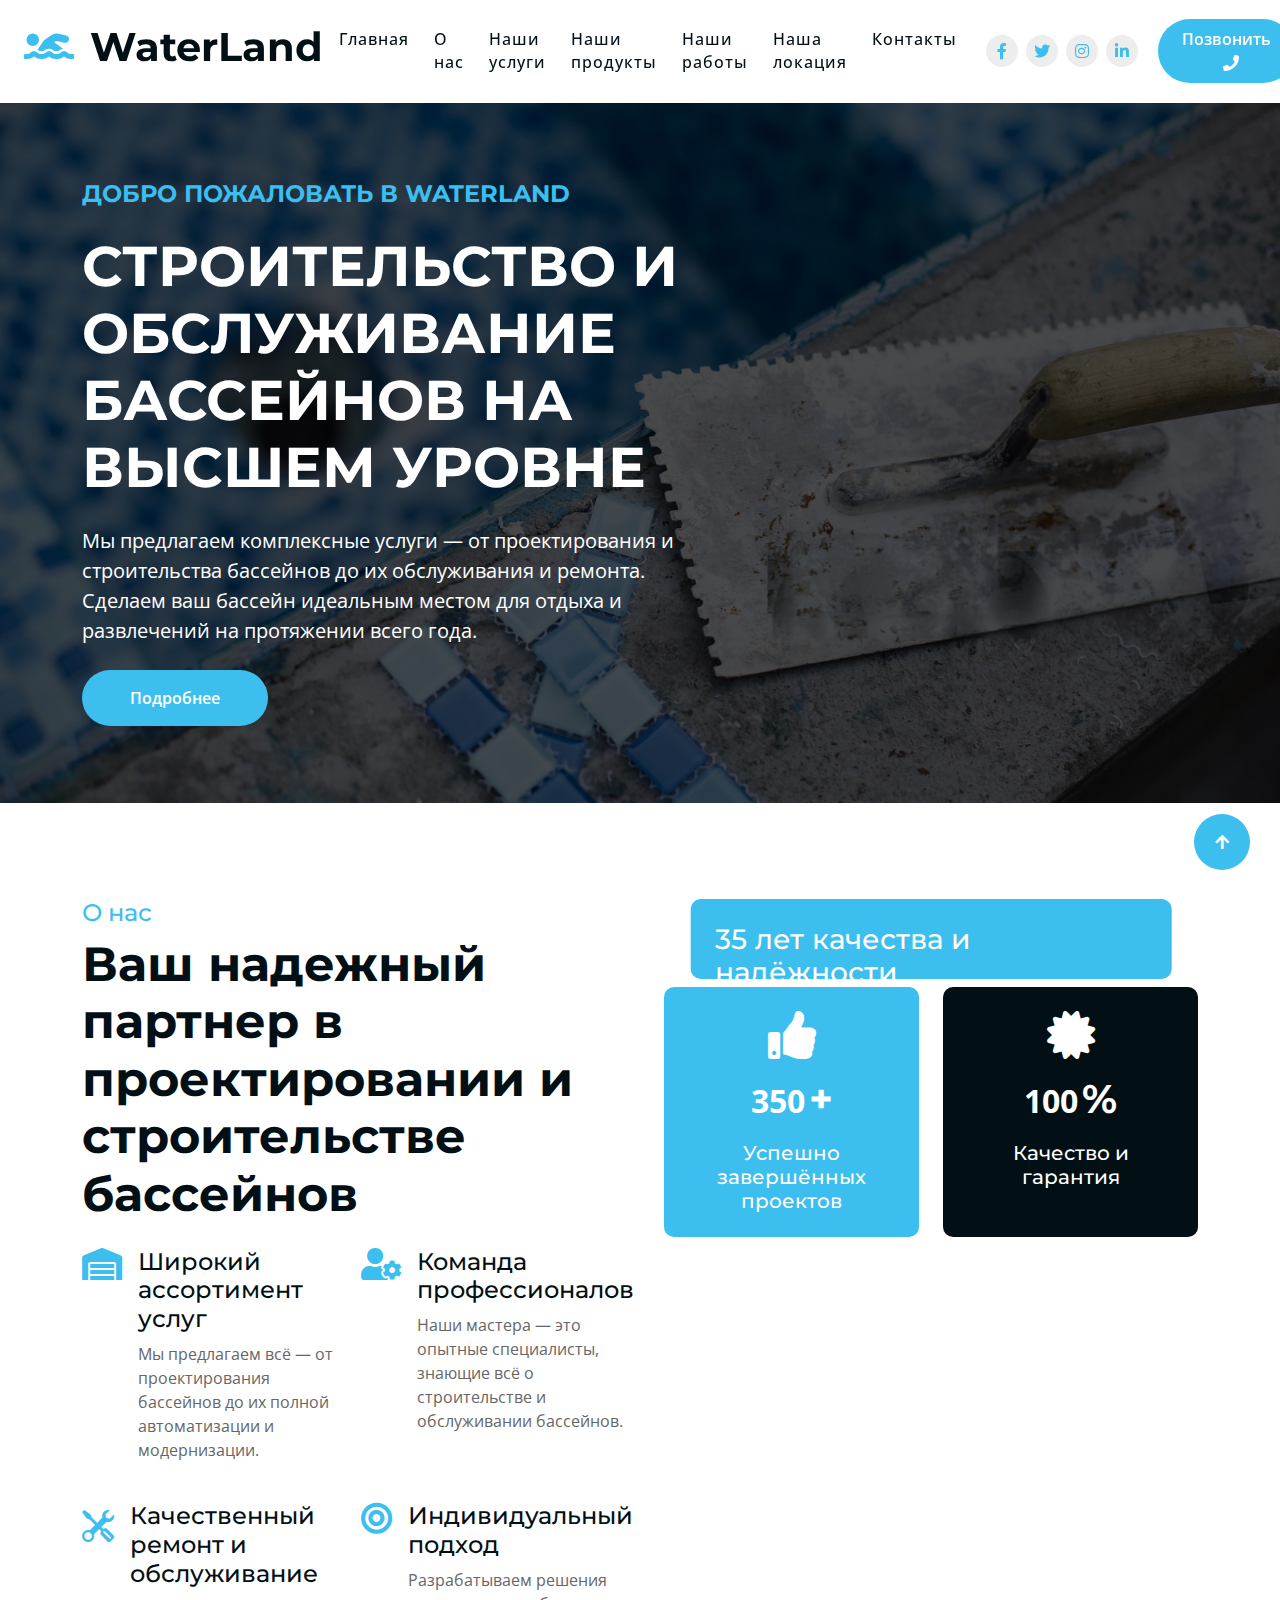
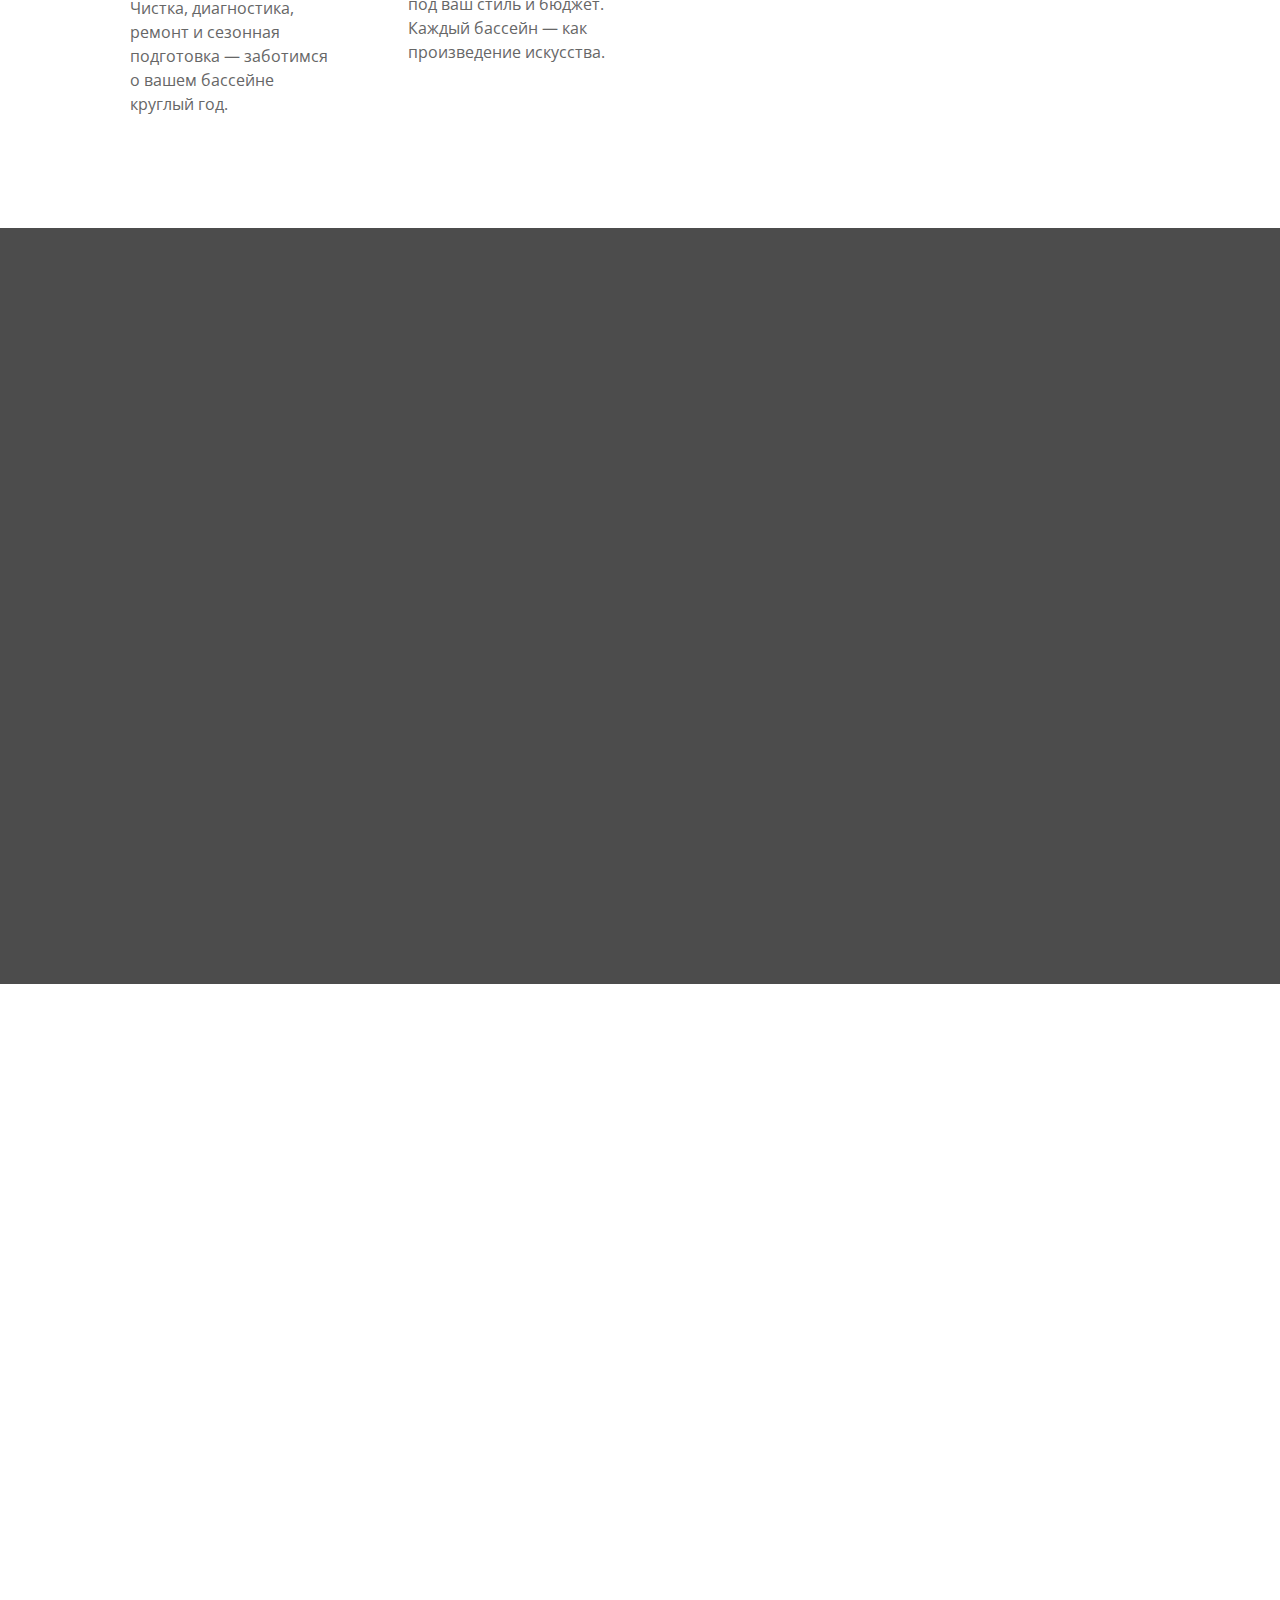
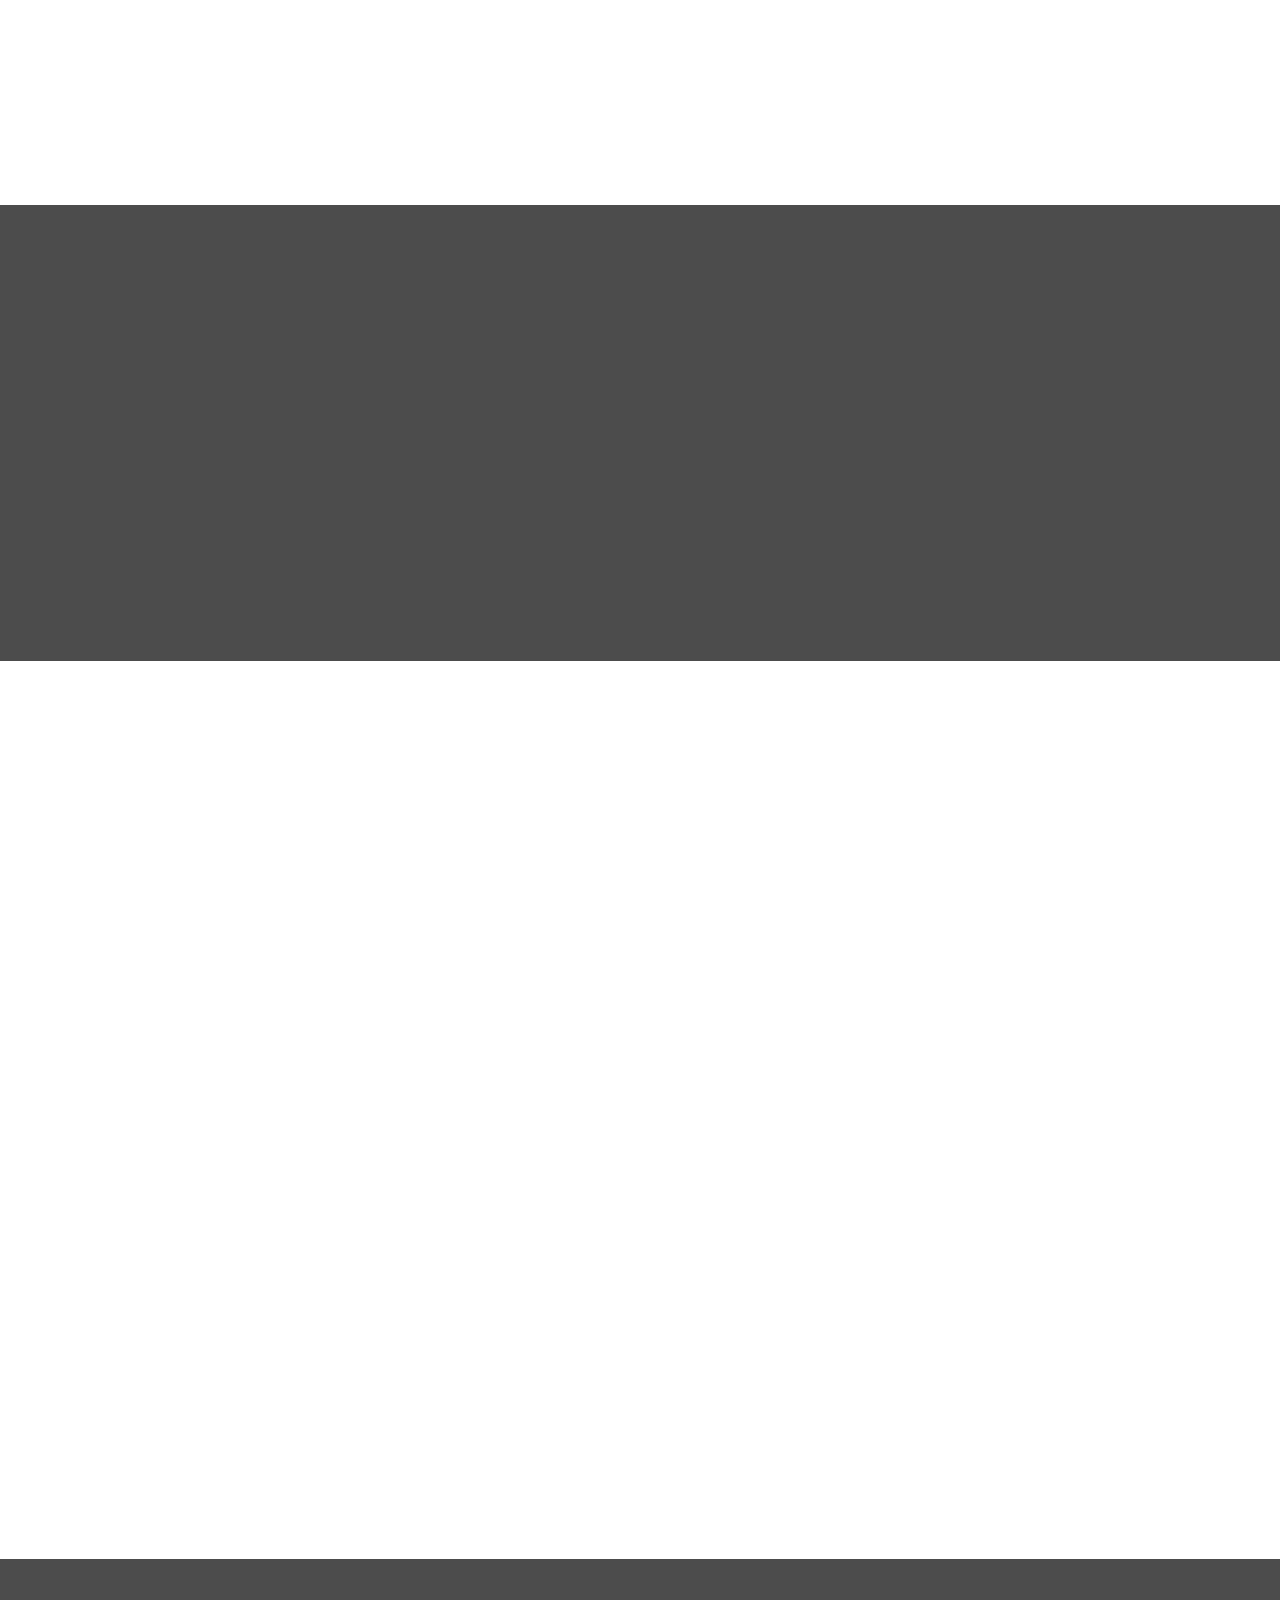
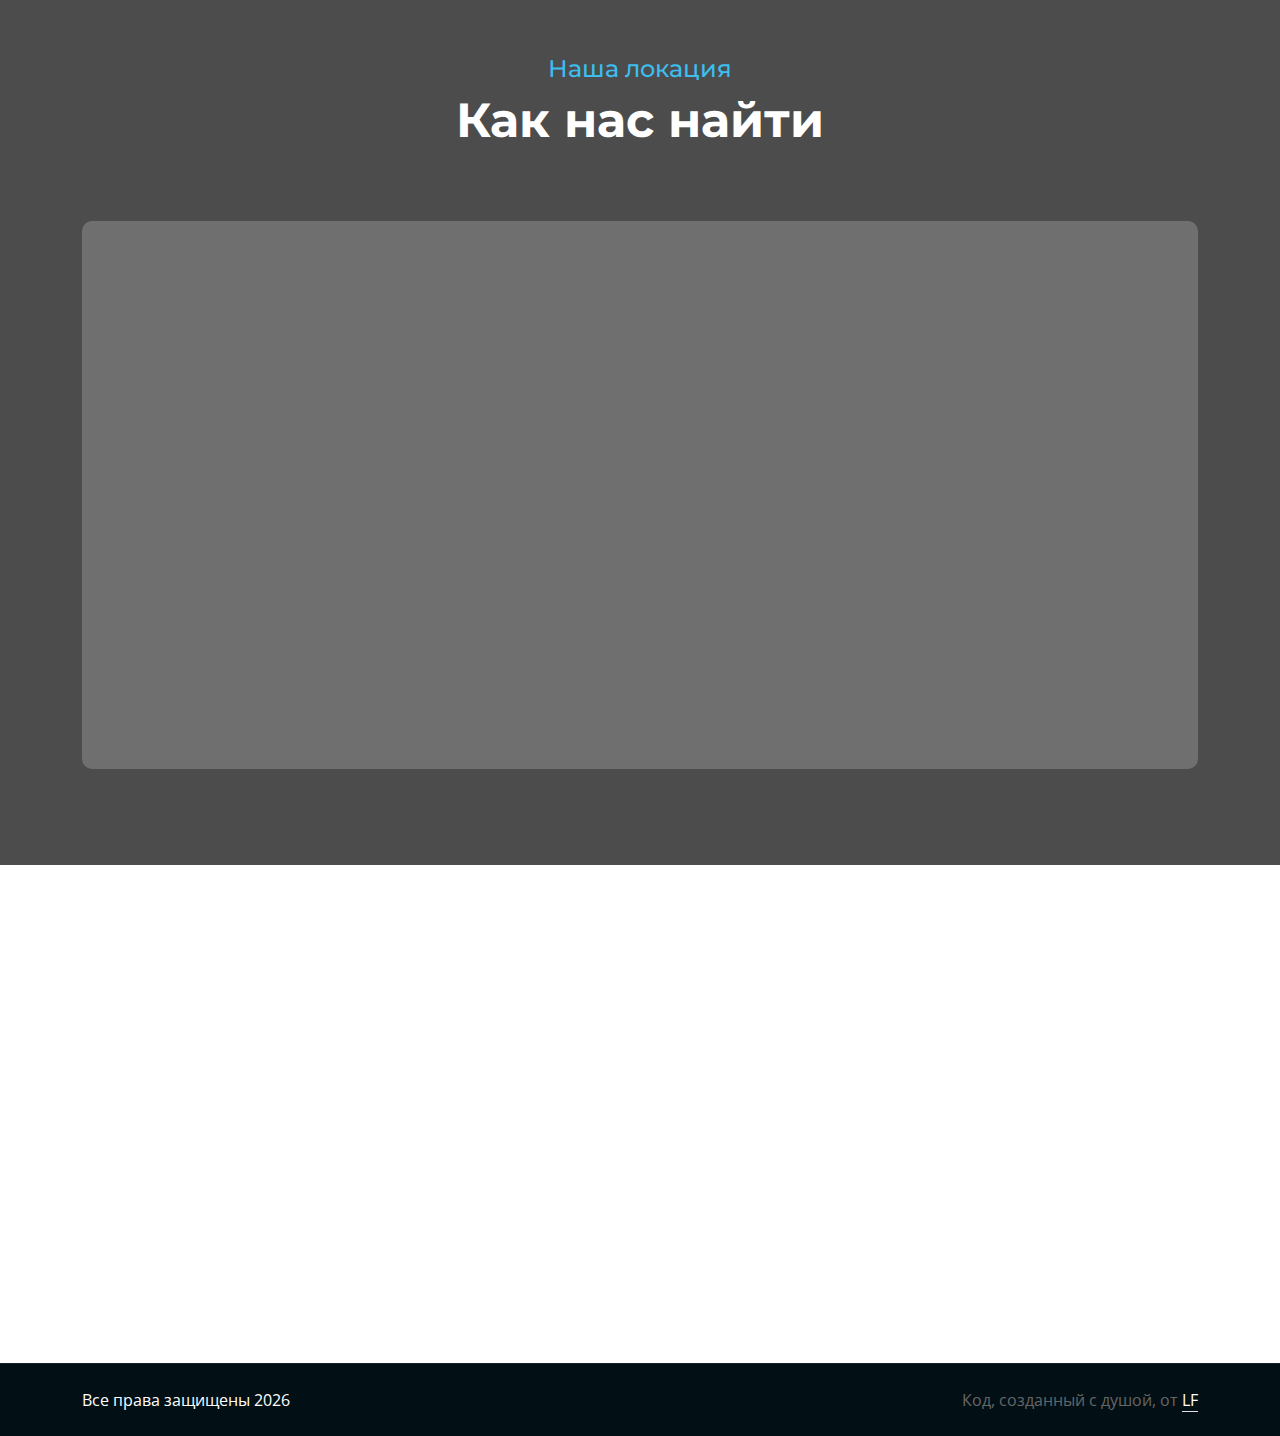
==== commit b380204b: "second" ====
--- a/index.html
+++ b/index.html
@@ -47,7 +47,7 @@
                     <h1 class="display-6 text-dark"><i class="fas fa-swimmer text-primary me-3"></i>WaterLand</h1>
                     <!-- <img src="img/logo.png" alt="Logo"> -->
                 </a>
-                <button class="navbar-toggler icon-toggler" type="button" aria-label="Toggle navigation">
+                <button class="navbar-toggler icon-toggler" type="button" id="navbarToggler" aria-expanded="false">
                     <i class="fas fa-bars open-icon"></i>
                     <i class="fas fa-times close-icon d-none"></i>
                 </button>
@@ -722,22 +722,33 @@
     <script src="js/main.js"></script>
     <script>
         document.getElementById("year").innerHTML = new Date().getFullYear();
-        document.addEventListener("DOMContentLoaded", function () {
-            const toggler = document.querySelector(".icon-toggler");
+        document.addEventListener("DOMContentLoaded", function() {
+            const toggler = document.getElementById("navbarToggler");
             const collapse = document.getElementById("navbarCollapse");
             const openIcon = toggler.querySelector(".open-icon");
             const closeIcon = toggler.querySelector(".close-icon");
-    
-            toggler.addEventListener("click", function () {
+
+            // Открытие и закрытие меню
+            toggler.addEventListener("click", function() {
                 collapse.classList.toggle("show");
-    
-                // Переключение иконок
                 openIcon.classList.toggle("d-none");
                 closeIcon.classList.toggle("d-none");
             });
-    
-            // Закрытие при клике вне меню
-            document.addEventListener("click", function (e) {
+
+            // Закрытие меню при клике на ссылку
+            const navLinks = document.querySelectorAll(".navbar-nav .nav-link");
+            navLinks.forEach(link => {
+                link.addEventListener("click", function() {
+                    if (collapse.classList.contains("show")) {
+                        collapse.classList.remove("show");
+                        openIcon.classList.remove("d-none");
+                        closeIcon.classList.add("d-none");
+                    }
+                });
+            });
+
+            // Закрытие меню при клике вне меню
+            document.addEventListener("click", function(e) {
                 if (!toggler.contains(e.target) && !collapse.contains(e.target)) {
                     collapse.classList.remove("show");
                     openIcon.classList.remove("d-none");
@@ -745,9 +756,11 @@
                 }
             });
         });
+
     </script>
     
     
+    
     </body>
 
 </html>--- a/css/style.css
+++ b/css/style.css
@@ -130,9 +130,6 @@
     padding-top: 90px;  /* Добавим отступ сверху для секции "Наши продукты" */
 }
 
-#About  {
-    padding-top: 90px;  /* Добавим отступ сверху для секции "Наши продукты" */
-}
 #Services  {
     padding-top: 90px;  /* Добавим отступ сверху для секции "Наши продукты" */
 }
@@ -326,7 +323,7 @@
 @media (max-width: 576px) {
     .header-carousel .header-carousel-item,
     .header-carousel .header-carousel-item img {
-        height: 60vh;
+        height: 80vh;
     }
 }
 
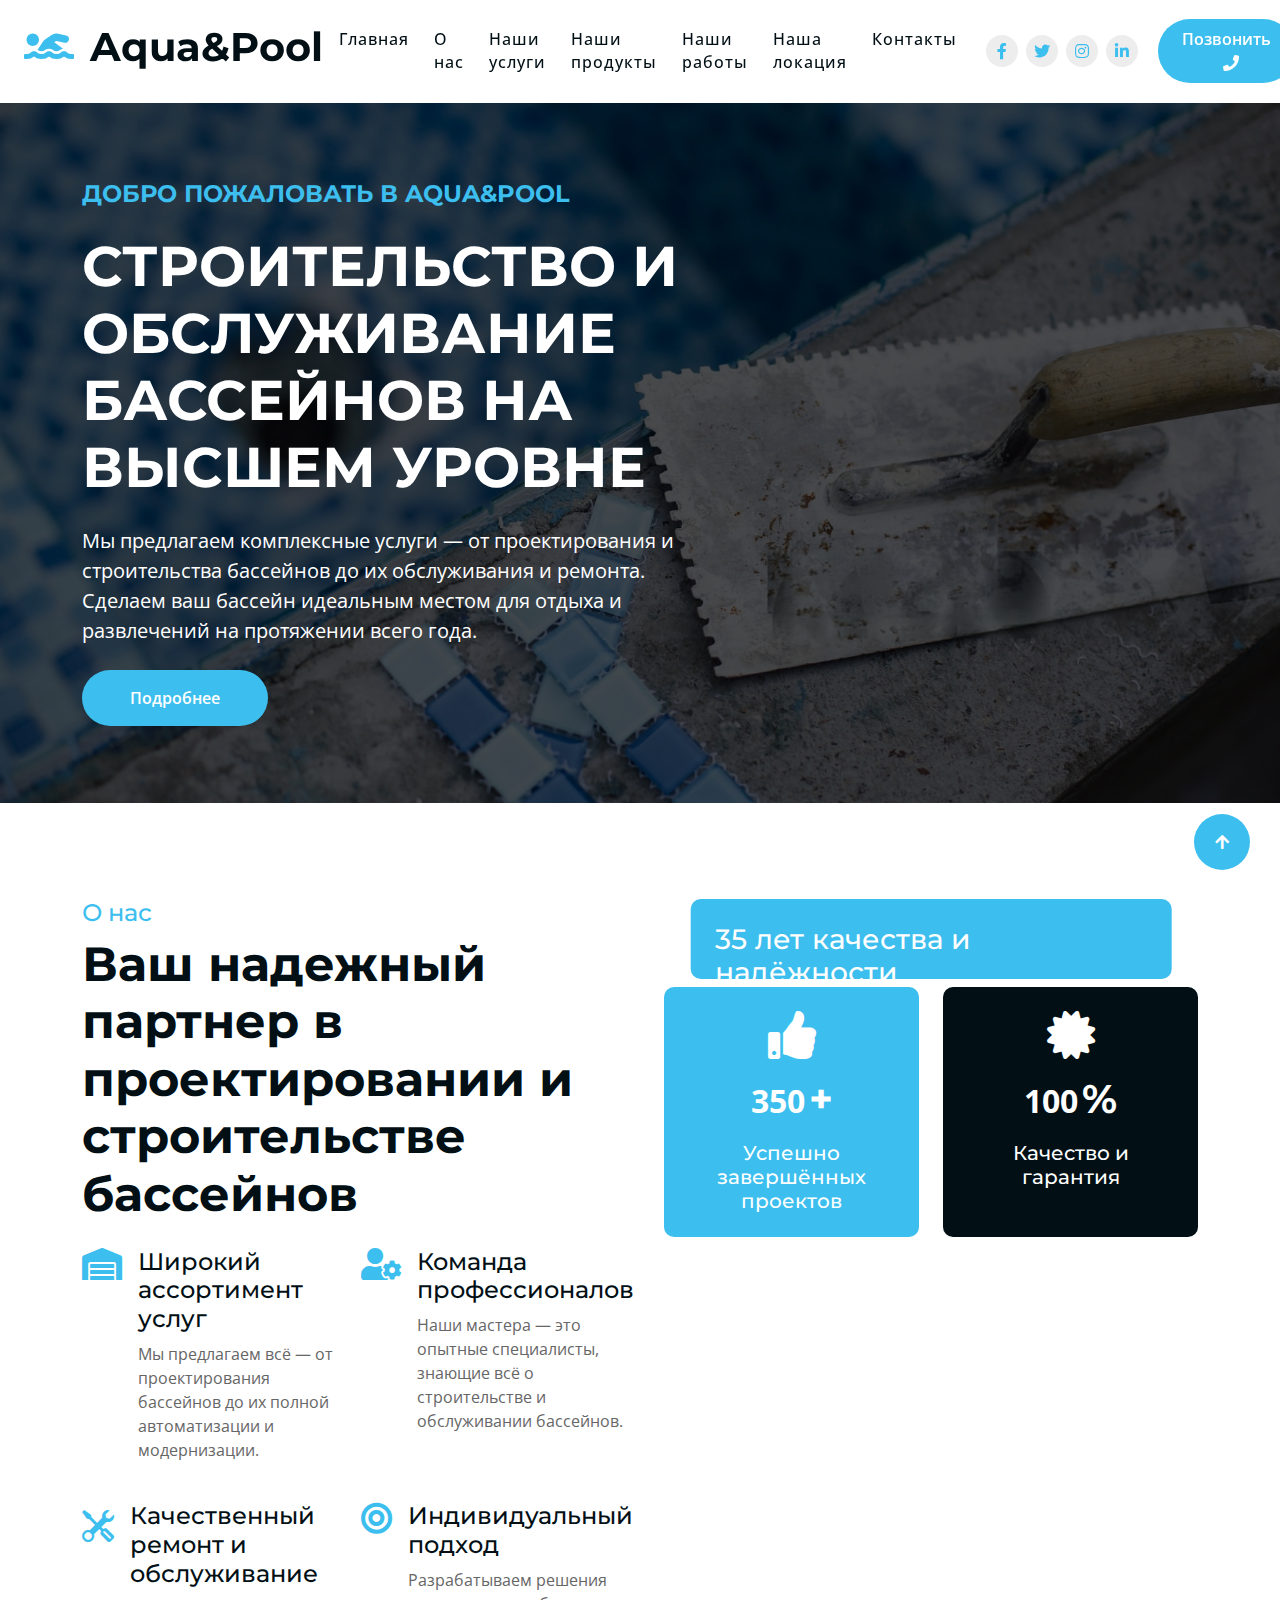
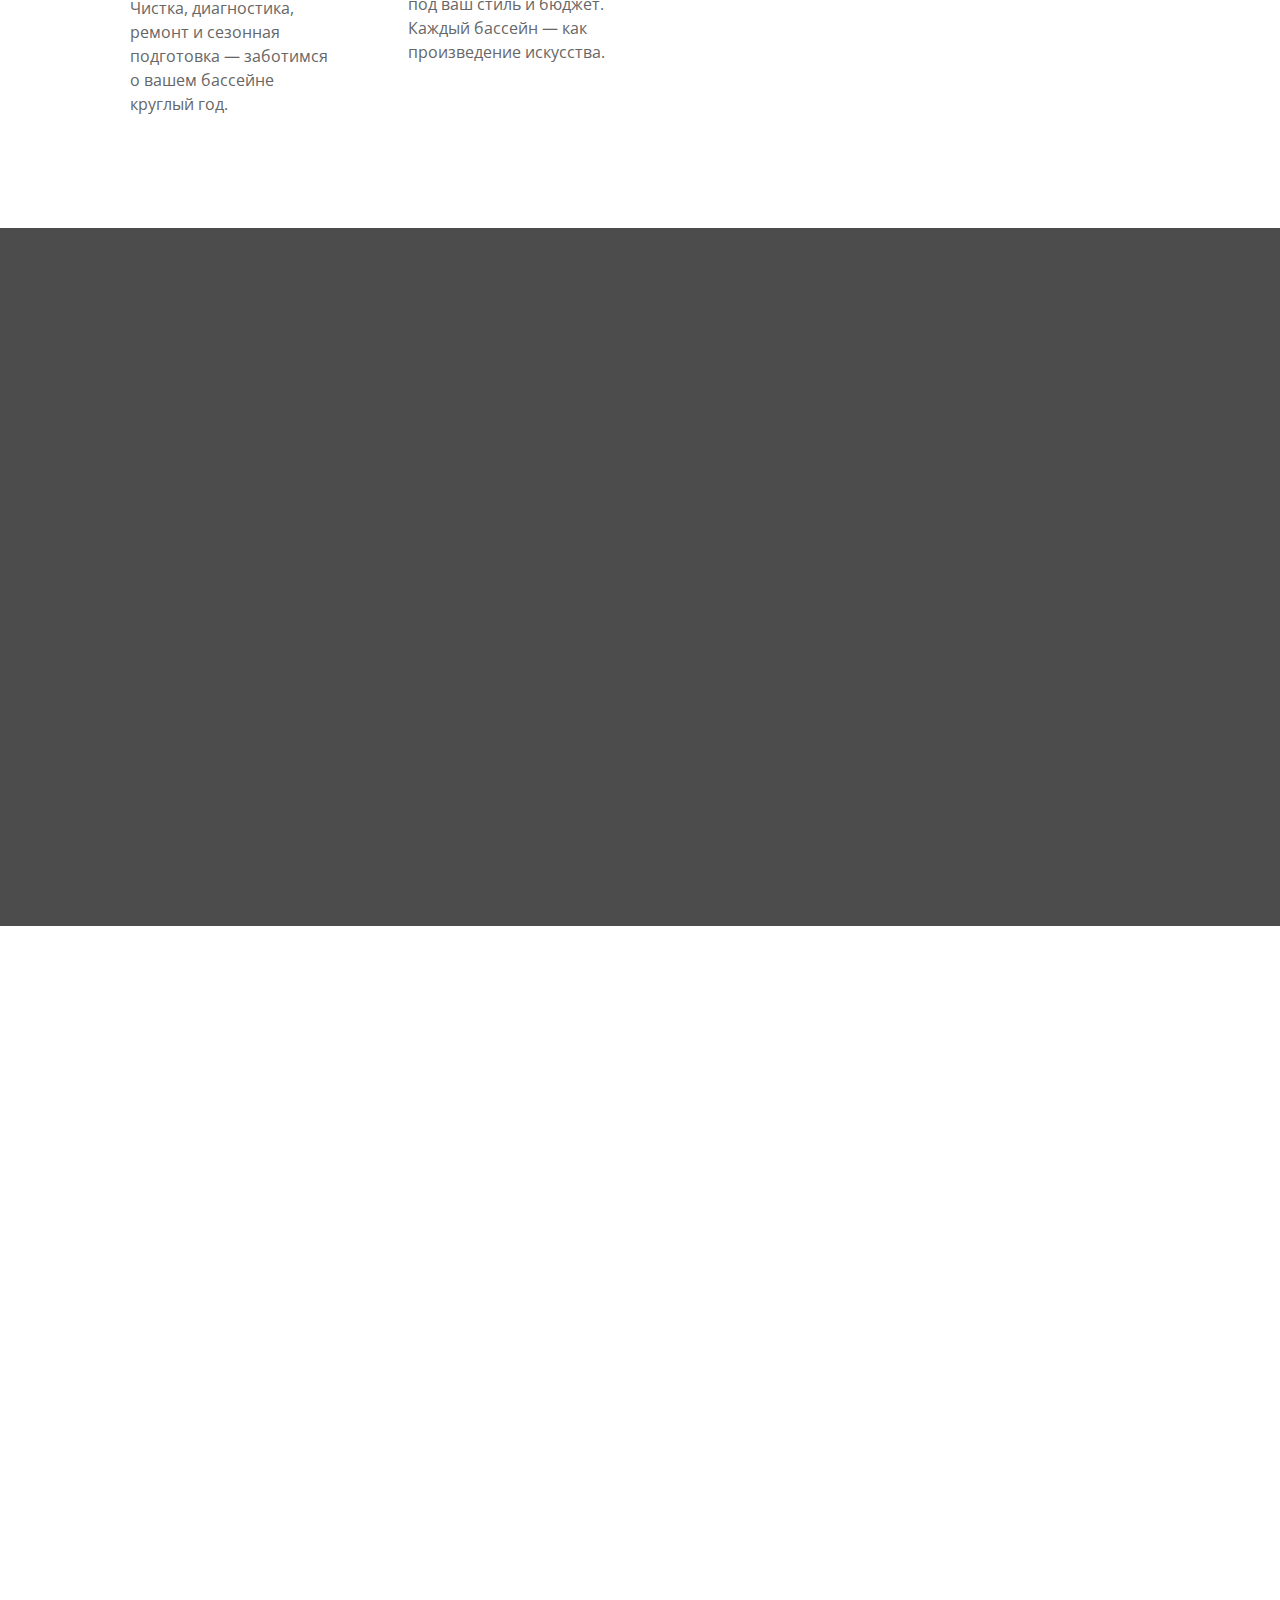
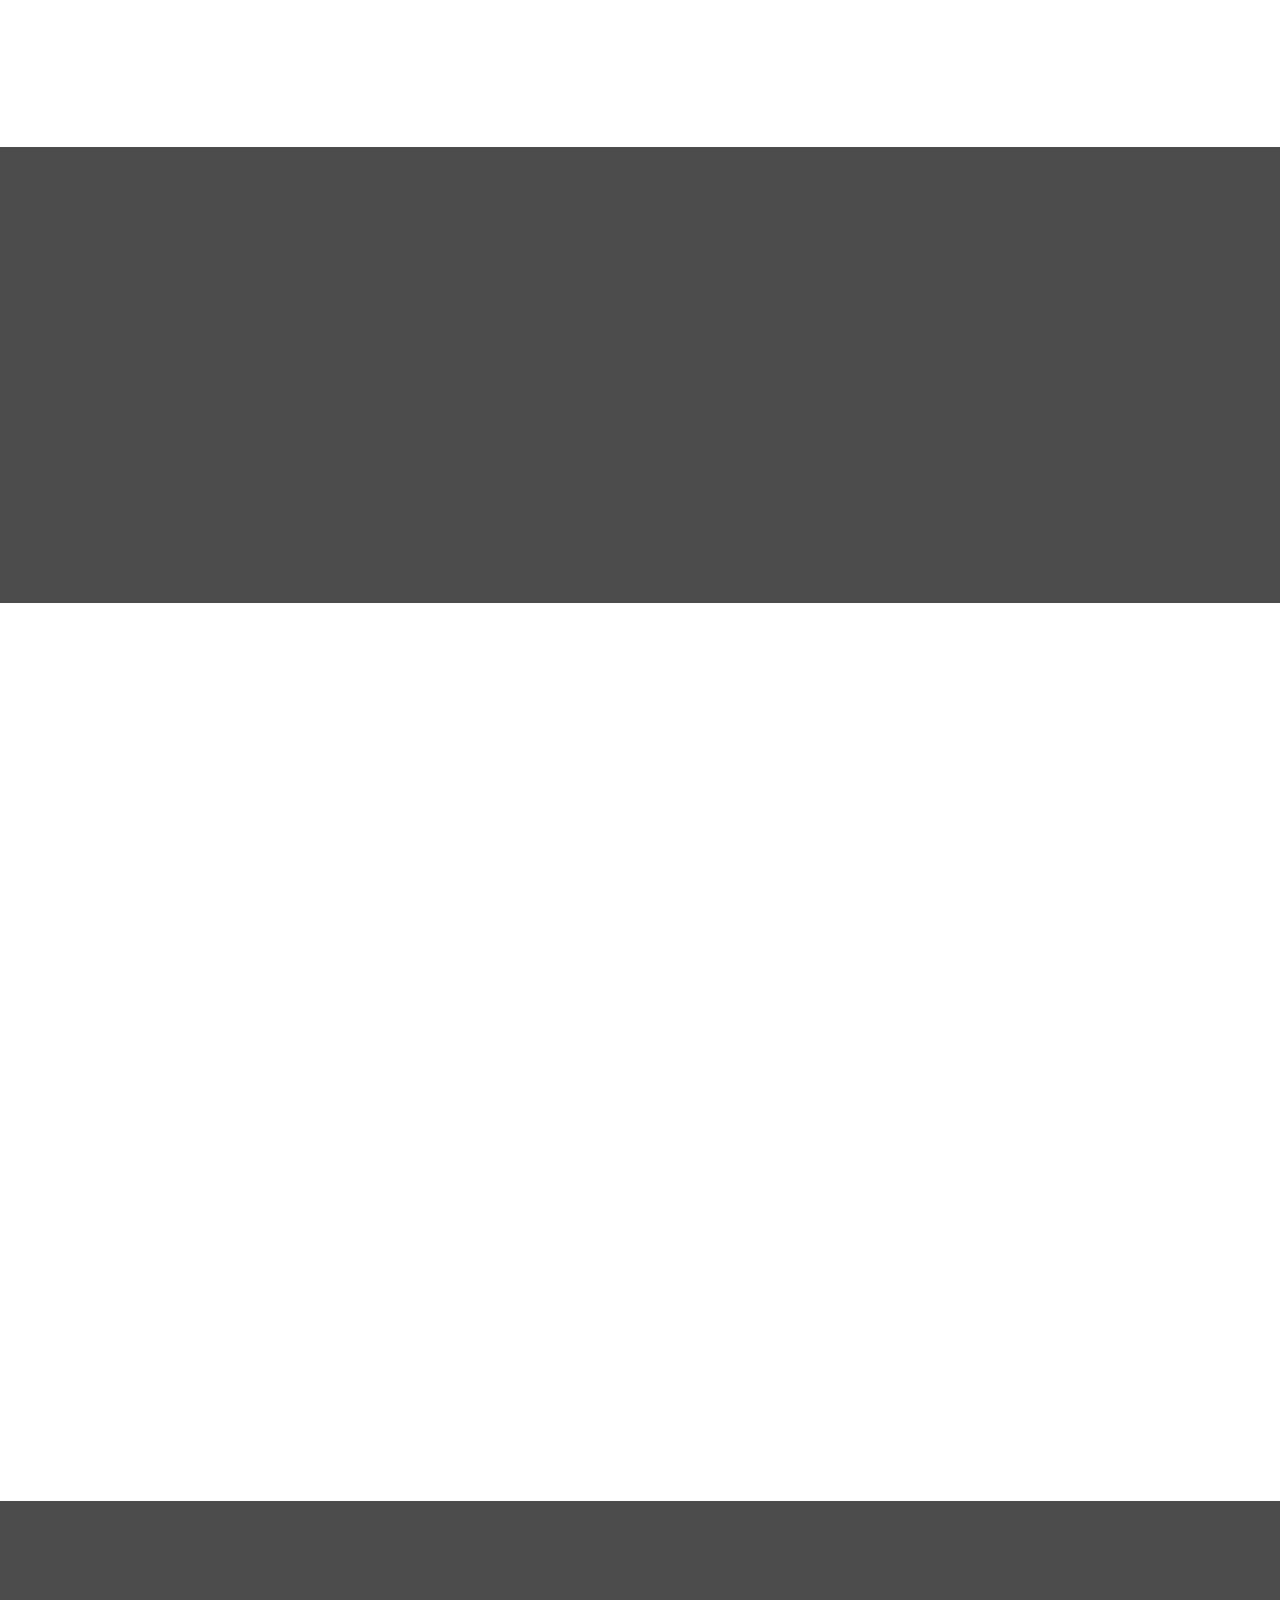
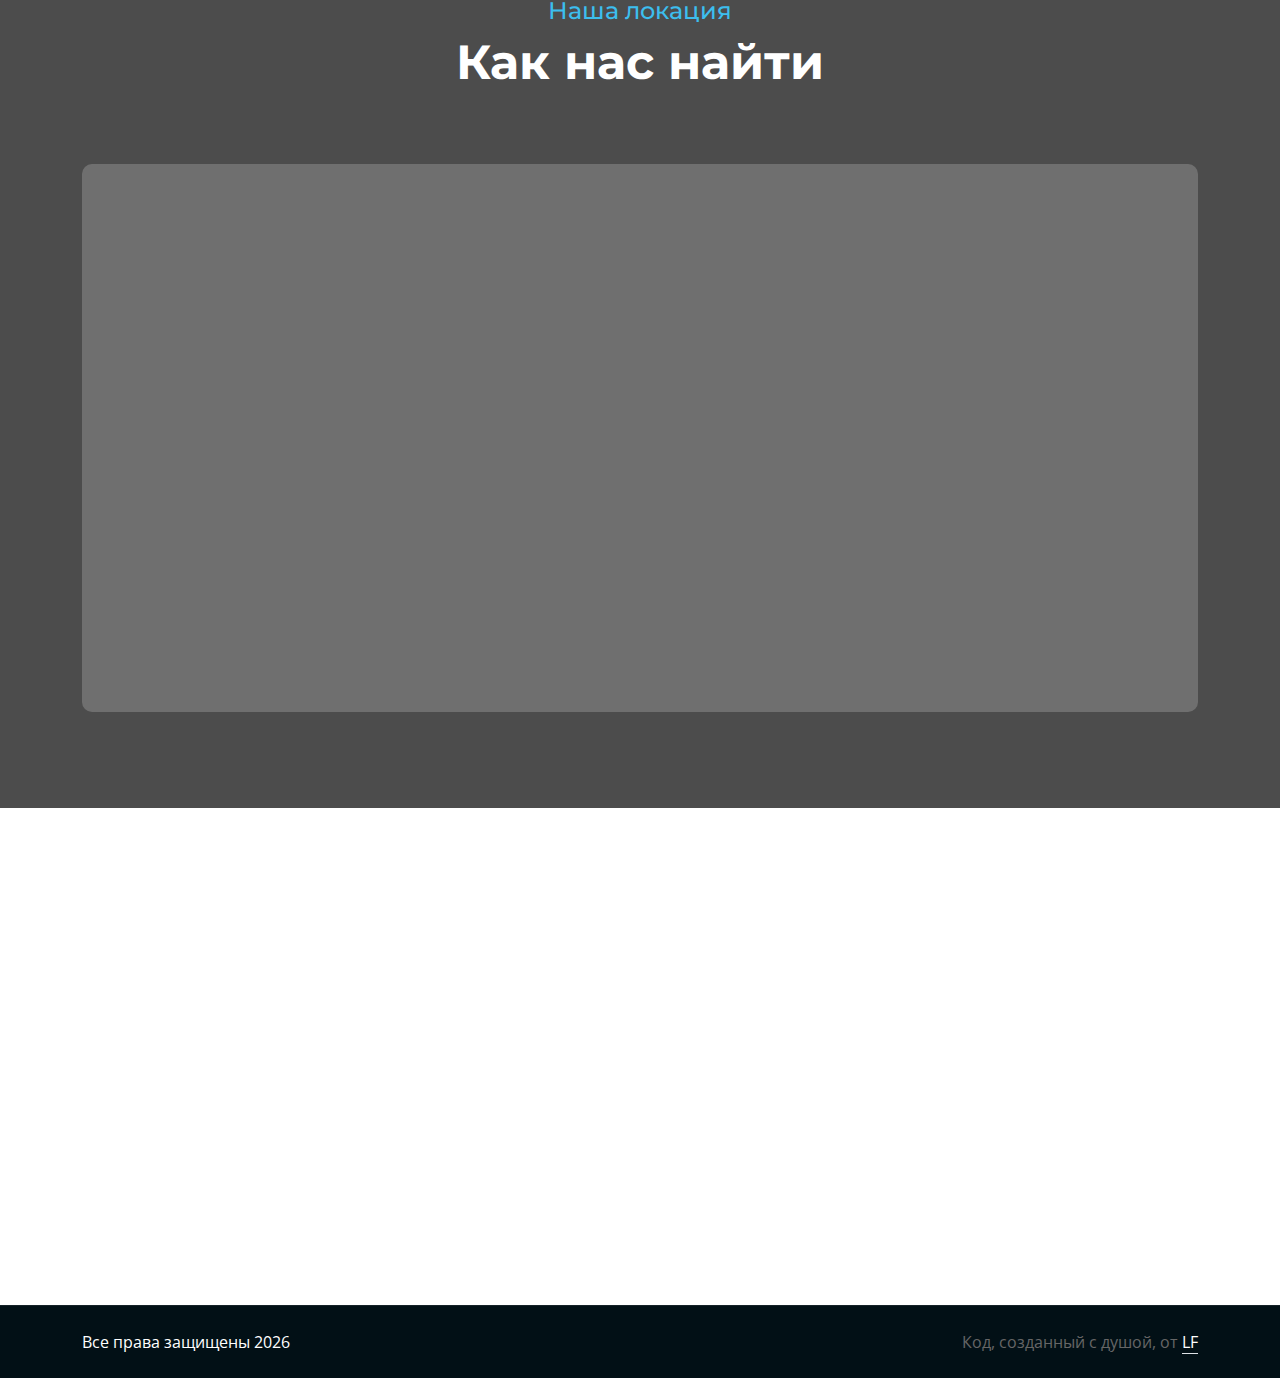
==== commit b5679c3e: "second2" ====
--- a/index.html
+++ b/index.html
@@ -3,7 +3,7 @@
 
     <head>
         <meta charset="utf-8">
-        <title>WaterLand - Water Park Website Template</title>
+        <title>Aqua&Pool</title>
         <meta content="width=device-width, initial-scale=1.0" name="viewport">
         <meta content="" name="keywords">
         <meta content="" name="description">
@@ -32,19 +32,11 @@
 
     <body>
 
-        <!-- Spinner Start -->
-        <div id="spinner" class="show bg-white position-fixed translate-middle w-100 vh-100 top-50 start-50 d-flex align-items-center justify-content-center">
-            <div class="spinner-border text-primary" style="width: 3rem; height: 3rem;" role="status">
-                <span class="sr-only">Loading...</span>
-            </div>
-        </div>
-        <!-- Spinner End -->
-
         <!-- Navbar & Hero Start -->
         <div class="container-fluid nav-bar sticky-top px-4 py-2 py-lg-0">
             <nav class="navbar navbar-expand-lg navbar-light">
                 <a href="" class="navbar-brand p-0">
-                    <h1 class="display-6 text-dark"><i class="fas fa-swimmer text-primary me-3"></i>WaterLand</h1>
+                    <h1 class="display-6 text-dark"><i class="fas fa-swimmer text-primary me-3"></i>Aqua&Pool</h1>
                     <!-- <img src="img/logo.png" alt="Logo"> -->
                 </a>
                 <button class="navbar-toggler icon-toggler" type="button" id="navbarToggler" aria-expanded="false">
@@ -98,7 +90,7 @@
                         <div class="row g-5 align-items-center">
                             <div class="col-xl-7 fadeInLeft animated" data-animation="fadeInLeft" data-delay="1s" style="animation-delay: 1s;">
                                 <div class="text-start">
-                                    <h4 class="text-primary text-uppercase fw-bold mb-4">Добро пожаловать в WaterLand</h4>
+                                    <h4 class="text-primary text-uppercase fw-bold mb-4">Добро пожаловать в Aqua&Pool</h4>
                                     <h1 class="display-4 text-uppercase text-white mb-4">Строительство и обслуживание бассейнов на высшем уровне</h1>
                                     <p class="mb-4 fs-5">Мы предлагаем комплексные услуги — от проектирования и строительства бассейнов до их обслуживания и ремонта. Сделаем ваш бассейн идеальным местом для отдыха и развлечений на протяжении всего года.
                                     </p>
@@ -288,7 +280,7 @@
             <div class="container service-section py-5">
                 <div class="text-center mx-auto pb-5 wow fadeInUp" data-wow-delay="0.2s" style="max-width: 800px;">
                     <h4 class="text-primary">Наши Услуги</h4>
-                    <h1 class="display-5 text-white mb-4">Исследуйте услуги WaterLand Pool</h1>
+                    <h1 class="display-5 text-white mb-4">Исследуйте услуги Aqua&Pool</h1>
                     <p class="mb-0 text-white">Проектирование и строительство бассейнов Мы предлагаем полный цикл услуг — от проектирования до строительства бассейнов любой сложности.
                     </p>
                 </div>
@@ -375,7 +367,7 @@
                                     <a href="#" class="h4 d-inline-block mb-4">Фильтрационные системы для бассейнов</a>
                                     <p class="mb-4">Фильтр Aquaviva S500 предназначен для механической очистки воды в частных плавательных и SPA бассейнах.
                                     </p>
-                                    <a href="#" class="btn btn-primary rounded-pill py-2 px-4">Подробнее <i class="fas fa-arrow-right ms-2"></i></a>
+                                    <a href="feature.html" class="btn btn-primary rounded-pill py-2 px-4">Подробнее <i class="fas fa-arrow-right ms-2"></i></a>
                                 </div>
                             </div>
                         </div>
@@ -392,7 +384,7 @@
                                     <a href="#" class="h4 d-inline-block mb-4">Насос с префильтром Pahlen P01 0.37kw</a>
                                     <p class="mb-4">Насос Pahlen (120100-01), предназначен для перекачивания воды в системах водоподготовки плавательных бассейнов
                                     </p>
-                                    <a href="#" class="btn btn-primary rounded-pill py-2 px-4">Подробнее <i class="fas fa-arrow-right ms-2"></i></a>
+                                    <a href="feature.html" class="btn btn-primary rounded-pill py-2 px-4">Подробнее <i class="fas fa-arrow-right ms-2"></i></a>
                                 </div>
                             </div>
                         </div>
@@ -409,7 +401,7 @@
                                     <a href="#" class="h4 d-inline-block mb-4">Быстрый хлор (дихлор ударный)</a>
                                     <p class="mb-4">Быстрый хлор в гранулах - это универсальное средство, которое используется для запуска бассейна
                                     </p>
-                                    <a href="#" class="btn btn-primary rounded-pill py-2 px-4">Подробнее <i class="fas fa-arrow-right ms-2"></i></a>
+                                    <a href="feature.html" class="btn btn-primary rounded-pill py-2 px-4">Подробнее <i class="fas fa-arrow-right ms-2"></i></a>
                                 </div>
                             </div>
                         </div>
@@ -512,7 +504,7 @@
             <div class="container pb-5">
                 <div class="text-center mx-auto pb-5 wow fadeInUp" data-wow-delay="0.2s" style="max-width: 800px;">
                     <h4 class="text-primary">Meet Our Team</h4>
-                    <h1 class="display-5 mb-4">Our Waterland Park Dedicated Team Member</h1>
+                    <h1 class="display-5 mb-4">Our Aqua&Pool Park Dedicated Team Member</h1>
                     <p class="mb-0">Lorem ipsum dolor, sit amet consectetur adipisicing elit. Tenetur adipisci facilis cupiditate recusandae aperiam temporibus corporis itaque quis facere, numquam, ad culpa deserunt sint dolorem autem obcaecati, ipsam mollitia hic.
                     </p>
                 </div>
@@ -629,7 +621,7 @@
                     <div class="col-md-6 col-lg-6 col-xl-4">
                         <div class="footer-item">
                             <a href="index.html" class="p-0">
-                                <h4 class="text-white mb-4"><i class="fas fa-swimmer text-primary me-3"></i>WaterLand</h4>
+                                <h4 class="text-white mb-4"><i class="fas fa-swimmer text-primary me-3"></i>Aqua&Pool</h4>
                             </a>
                             <p class="mb-2 text-white">Мы предоставляем услуги по обслуживанию водных объектов, включая бассейны и фонтаны. Задайте вопрос, и мы вам поможем.</p>
                             <div class="d-flex align-items-center">
